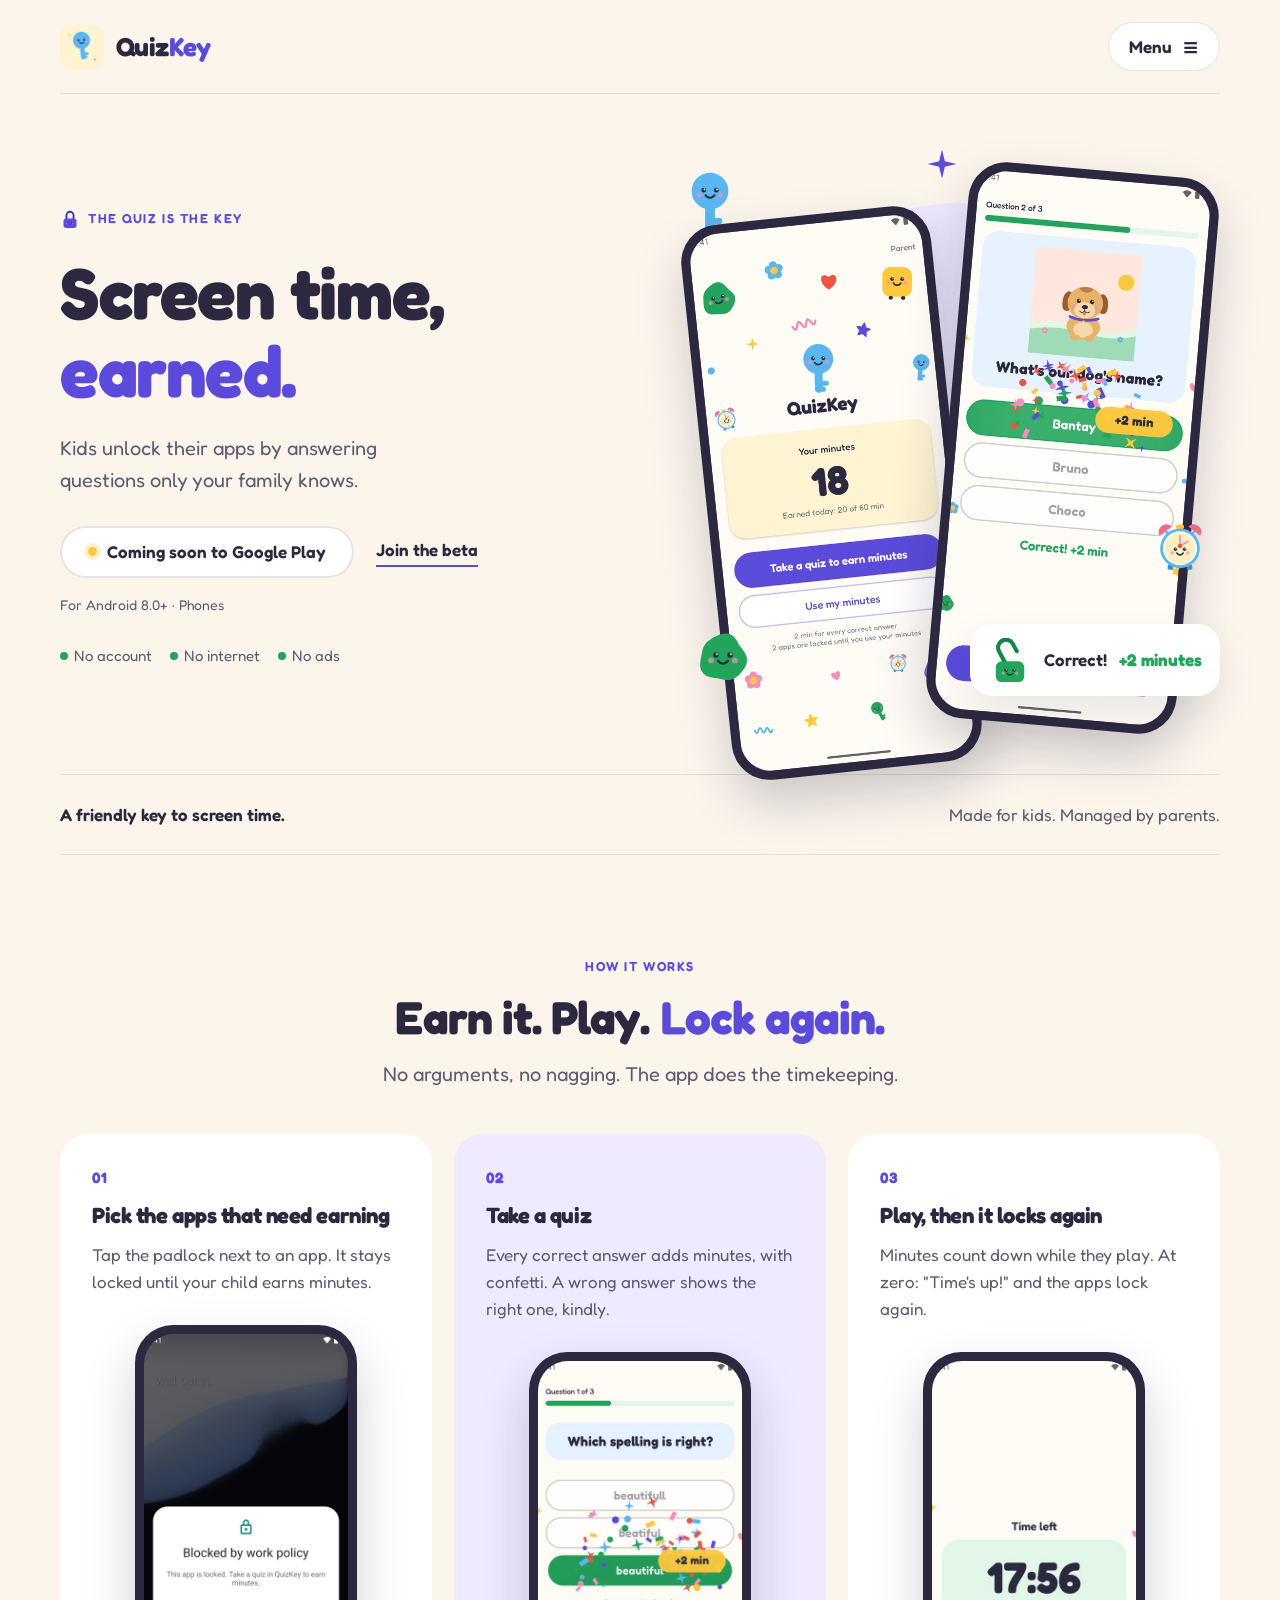
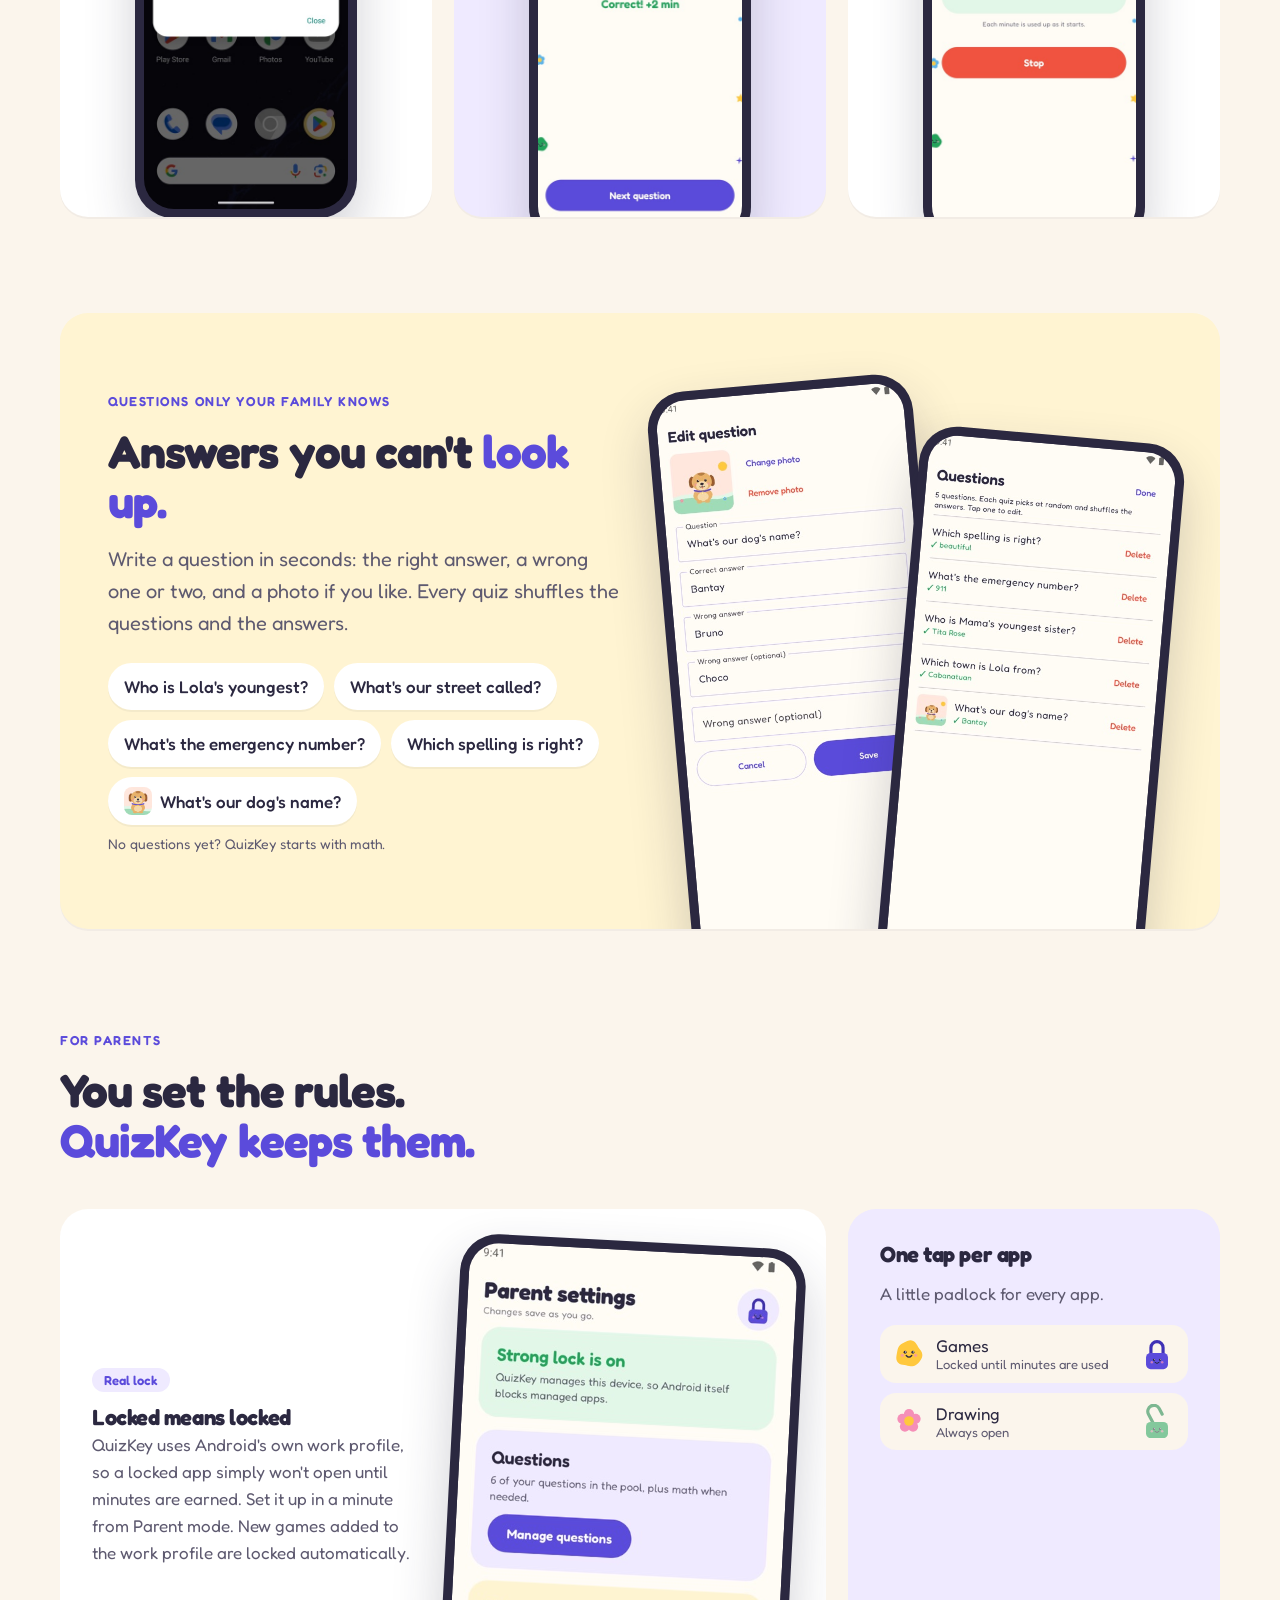
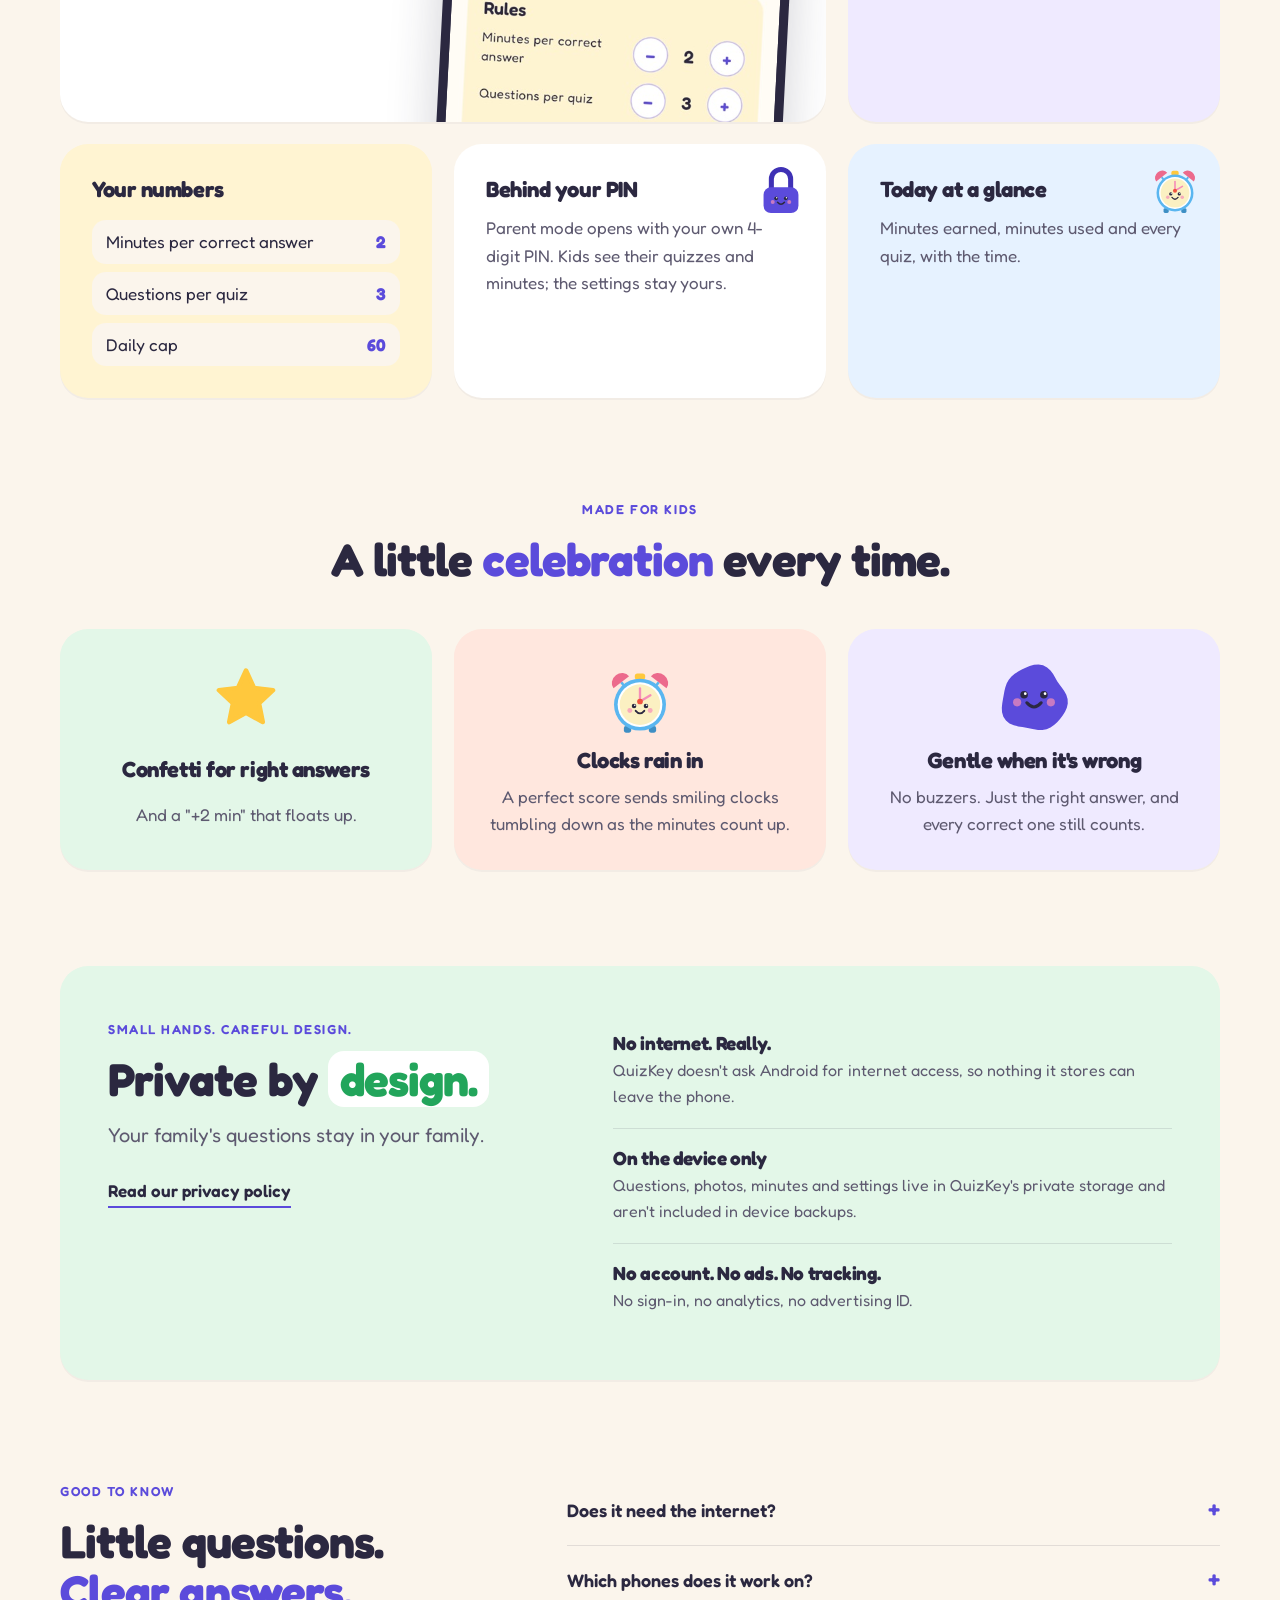
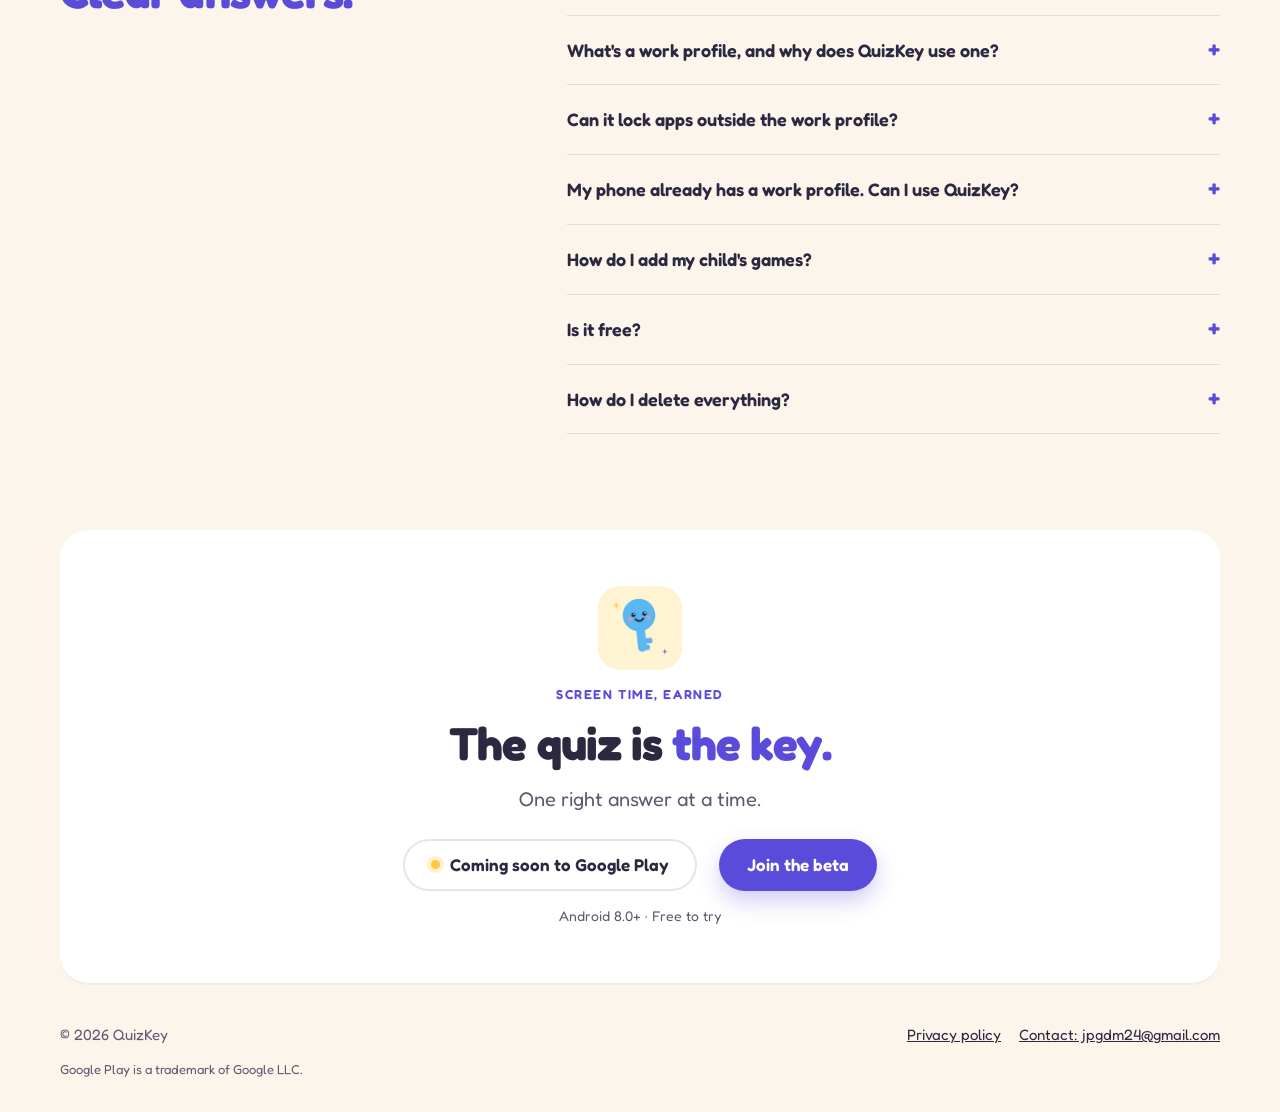
==== index.html @ 71e4cf56 "QuizKey website: landing page and privacy policy Static two-page site for GitHub Pages at luapearth." ====
<!doctype html>
<html lang="en">
<head>
  <meta charset="utf-8">
  <meta name="viewport" content="width=device-width, initial-scale=1">
  <title>QuizKey: screen time kids earn with family quizzes</title>
  <meta name="description" content="QuizKey turns screen time into something kids earn. Locked apps open when your child answers quiz questions only your family knows. No ads, no accounts, no internet.">
  <meta name="theme-color" content="#5B4BDB">
  <link rel="canonical" href="https://luapearth.com/quizkey/">
  <link rel="icon" href="assets/icons/icon-32.png" sizes="32x32">
  <link rel="apple-touch-icon" href="assets/icons/icon-180.png">
  <meta property="og:type" content="website">
  <meta property="og:title" content="QuizKey: screen time, earned">
  <meta property="og:description" content="Kids unlock their apps by answering questions only your family knows.">
  <meta property="og:url" content="https://luapearth.com/quizkey/">
  <meta property="og:image" content="https://luapearth.com/quizkey/assets/og-image.jpg">
  <meta name="twitter:card" content="summary_large_image">
  <link rel="preload" href="assets/fonts/Fredoka.ttf" as="font" type="font/ttf" crossorigin>
  <link rel="stylesheet" href="assets/style.css?v=1">
</head>
<body>
  <a class="skip" href="#main">Skip to content</a>

  <header class="container site-header">
    <a class="brand" href="index.html"><img src="assets/icons/icon-180.png" alt="" width="44" height="44"><span class="word">Quiz<span>Key</span></span></a>
    <details class="menu">
      <summary>Menu</summary>
      <nav aria-label="Main">
        <a href="#how-it-works">How it works</a>
        <a href="#family-questions">Family questions</a>
        <a href="#for-parents">For parents</a>
        <a href="#privacy">Privacy</a>
        <a href="#faq">FAQ</a>
        <a href="mailto:jpgdm24@gmail.com?subject=QuizKey%20beta">Join the beta</a>
      </nav>
    </details>
  </header>

  <main id="main">
    <!-- Hero -->
    <section class="container hero">
      <div>
        <p class="eyebrow"><img src="assets/art/padlock-closed.svg" alt="">The quiz is the key</p>
        <h1>Screen time,<br><span class="accent">earned.</span></h1>
        <p class="lead">Kids unlock their apps by answering questions only your family knows.</p>
        <div class="cta-row">
          <span class="btn btn-soon" aria-disabled="true"><span class="dot" aria-hidden="true"></span>Coming soon to Google Play</span>
          <a class="link-underline" href="mailto:jpgdm24@gmail.com?subject=QuizKey%20beta">Join the beta</a>
        </div>
        <p class="small">For Android 8.0+ · Phones</p>
        <div class="trust"><span>No account</span><span>No internet</span><span>No ads</span></div>
      </div>
      <div class="hero-art" aria-hidden="true">
        <div class="halo"></div>
        <img class="char c1" src="assets/art/key.svg" alt="">
        <img class="char c4" src="assets/art/sparkle.svg" alt="">
        <div class="phone phone-a"><img src="assets/screens/01-home.jpg" alt=""></div>
        <div class="phone phone-b"><img src="assets/screens/34-quiz-photo-correct.jpg" alt=""></div>
        <img class="char c2" src="assets/art/clock.svg" alt="">
        <img class="char c3" src="assets/art/blob-mint.svg" alt="">
        <div class="float-card"><img src="assets/art/padlock-open.svg" alt="">Correct!<br><b>+2 minutes</b></div>
      </div>
    </section>

    <div class="container strip">
      <p>A friendly key to screen time.</p>
      <p>Made for kids. Managed by parents.</p>
    </div>

    <!-- How it works -->
    <section class="container section" id="how-it-works">
      <div class="section-head">
        <p class="eyebrow">How it works</p>
        <h2>Earn it. Play. <span class="accent">Lock again.</span></h2>
        <p class="lead">No arguments, no nagging. The app does the timekeeping.</p>
      </div>
      <div class="steps">
        <article class="card step">
          <span class="num">01</span>
          <h3>Pick the apps that need earning</h3>
          <p>Tap the padlock next to an app. It stays locked until your child earns minutes.</p>
          <div class="phone shot"><img src="assets/screens/20-app-locked.jpg" alt="A locked app showing: This app is locked. Take a quiz in QuizKey to earn minutes." loading="lazy"></div>
        </article>
        <article class="card step tint-lavender">
          <span class="num">02</span>
          <h3>Take a quiz</h3>
          <p>Every correct answer adds minutes, with confetti. A wrong answer shows the right one, kindly.</p>
          <div class="phone shot"><img src="assets/screens/31-quiz-correct-confetti.jpg" alt="A spelling question answered correctly, with confetti and +2 min" loading="lazy"></div>
        </article>
        <article class="card step">
          <span class="num">03</span>
          <h3>Play, then it locks again</h3>
          <p>Minutes count down while they play. At zero: "Time's up!" and the apps lock again.</p>
          <div class="phone shot"><img src="assets/screens/40-using-minutes.jpg" alt="A countdown showing 17:56 time left" loading="lazy"></div>
        </article>
      </div>
    </section>

    <!-- Family questions -->
    <section class="container section" id="family-questions">
      <div class="card family tint-butter">
        <div>
          <p class="eyebrow">Questions only your family knows</p>
          <h2 style="margin:14px 0 16px">Answers you can't <span class="accent">look up.</span></h2>
          <p class="lead">Write a question in seconds: the right answer, a wrong one or two, and a photo if you like. Every quiz shuffles the questions and the answers.</p>
          <div class="chips">
            <span class="chip">Who is Lola's youngest?</span>
            <span class="chip">What's our street called?</span>
            <span class="chip">What's the emergency number?</span>
            <span class="chip">Which spelling is right?</span>
            <span class="chip photo"><img src="assets/art/bantay-thumb.jpg" alt="">What's our dog's name?</span>
          </div>
          <p class="small">No questions yet? QuizKey starts with math.</p>
        </div>
        <div class="phones" aria-hidden="true">
          <div class="phone phone-a"><img src="assets/screens/14b-question-editor-photo.jpg" alt="" loading="lazy"></div>
          <div class="phone phone-b"><img src="assets/screens/16-question-list.jpg" alt="" loading="lazy"></div>
        </div>
      </div>
    </section>

    <!-- For parents -->
    <section class="container section" id="for-parents">
      <div class="section-head left">
        <p class="eyebrow">For parents</p>
        <h2>You set the rules.<br><span class="accent">QuizKey keeps them.</span></h2>
      </div>
      <div class="bento">
        <article class="card wide">
          <div>
            <span class="badge">Real lock</span>
            <h3 style="margin-top:12px">Locked means locked</h3>
            <p>QuizKey uses Android's own work profile, so a locked app simply won't open until minutes are earned. Set it up in a minute from Parent mode. New games added to the work profile are locked automatically.</p>
          </div>
          <div class="phone mini-phone"><img src="assets/screens/11-parent-settings.jpg" alt="Parent settings showing Strong lock is on" loading="lazy"></div>
        </article>
        <article class="card third tint-lavender">
          <h3>One tap per app</h3>
          <p>A little padlock for every app.</p>
          <div class="lock-demo" aria-hidden="true">
            <div class="lock-row"><img class="app" src="assets/art/blob-sun.svg" alt=""><div>Games<small>Locked until minutes are used</small></div><img class="pad" src="assets/art/padlock-closed.svg" alt=""></div>
            <div class="lock-row"><img class="app" src="assets/art/flower.svg" alt=""><div>Drawing<small>Always open</small></div><img class="pad soft" src="assets/art/padlock-open.svg" alt=""></div>
          </div>
        </article>
        <article class="card third tint-butter">
          <h3>Your numbers</h3>
          <ul class="rule-list">
            <li>Minutes per correct answer <b>2</b></li>
            <li>Questions per quiz <b>3</b></li>
            <li>Daily cap <b>60</b></li>
          </ul>
        </article>
        <article class="card third">
          <img class="card-art" src="assets/art/padlock-closed.svg" alt="">
          <h3>Behind your PIN</h3>
          <p>Parent mode opens with your own 4-digit PIN. Kids see their quizzes and minutes; the settings stay yours.</p>
        </article>
        <article class="card third tint-sky">
          <img class="card-art" src="assets/art/clock.svg" alt="">
          <h3>Today at a glance</h3>
          <p>Minutes earned, minutes used and every quiz, with the time.</p>
        </article>
      </div>
    </section>

    <!-- For kids -->
    <section class="container section">
      <div class="section-head">
        <p class="eyebrow">Made for kids</p>
        <h2>A little <span class="accent">celebration</span> every time.</h2>
      </div>
      <div class="kids">
        <article class="card tint-mint"><img class="icon" src="assets/art/star.svg" alt=""><h3>Confetti for right answers</h3><p>And a "+2 min" that floats up.</p></article>
        <article class="card tint-peach"><img class="icon" src="assets/art/clock.svg" alt=""><h3>Clocks rain in</h3><p>A perfect score sends smiling clocks tumbling down as the minutes count up.</p></article>
        <article class="card tint-lavender"><img class="icon" src="assets/art/blob-grape.svg" alt=""><h3>Gentle when it's wrong</h3><p>No buzzers. Just the right answer, and every correct one still counts.</p></article>
      </div>
    </section>

    <!-- Privacy -->
    <section class="container section" id="privacy">
      <div class="card privacy-card">
        <div>
          <p class="eyebrow">Small hands. Careful design.</p>
          <h2 style="margin:14px 0 14px">Private by <span class="pill">design.</span></h2>
          <p class="lead">Your family's questions stay in your family.</p>
          <a class="link-underline" href="privacy.html">Read our privacy policy</a>
        </div>
        <div class="points">
          <div><h3>No internet. Really.</h3><p>QuizKey doesn't ask Android for internet access, so nothing it stores can leave the phone.</p></div>
          <div><h3>On the device only</h3><p>Questions, photos, minutes and settings live in QuizKey's private storage and aren't included in device backups.</p></div>
          <div><h3>No account. No ads. No tracking.</h3><p>No sign-in, no analytics, no advertising ID.</p></div>
        </div>
      </div>
    </section>

    <!-- FAQ -->
    <section class="container section faq" id="faq">
      <div>
        <p class="eyebrow">Good to know</p>
        <h2 style="margin-top:14px">Little questions.<br><span class="accent">Clear answers.</span></h2>
      </div>
      <div>
        <details><summary>Does it need the internet?</summary><p>No. QuizKey works fully offline. It doesn't even request internet access.</p></details>
        <details><summary>Which phones does it work on?</summary><p>Android phones running Android 8.0 or newer. There's no iPhone version yet.</p></details>
        <details><summary>What's a work profile, and why does QuizKey use one?</summary><p>It's a separate, badged set of apps that Android lets one app manage. QuizKey uses it so locked apps really stay locked. Your child's games go in the work profile; QuizKey can't see or change anything outside it.</p></details>
        <details><summary>Can it lock apps outside the work profile?</summary><p>No. Android keeps the personal side private, so only apps in the work profile (the ones with the briefcase badge) can be locked.</p></details>
        <details><summary>My phone already has a work profile. Can I use QuizKey?</summary><p>A phone can have only one work profile, so the strong lock won't be available on a phone that already has one (for example, from an employer). The quizzes and minutes still work.</p></details>
        <details><summary>How do I add my child's games?</summary><p>In Parent mode, tap Open Play Store and install them in the work profile. QuizKey locks new apps there automatically.</p></details>
        <details><summary>Is it free?</summary><p>QuizKey is in early testing and free to try. Want in? <a href="mailto:jpgdm24@gmail.com?subject=QuizKey%20beta">Join the beta</a>.</p></details>
        <details><summary>How do I delete everything?</summary><p>Uninstall QuizKey, or clear its storage in Settings. If you set up the strong lock, remove the work profile in Settings too. We hold no data on our side.</p></details>
      </div>
    </section>

    <!-- Final CTA -->
    <section class="container card final">
      <img src="assets/icons/icon-180.png" alt="" width="84" height="84">
      <p class="eyebrow">Screen time, earned</p>
      <h2>The quiz is <span class="accent">the key.</span></h2>
      <p class="lead">One right answer at a time.</p>
      <div class="cta-row">
        <span class="btn btn-soon" aria-disabled="true"><span class="dot" aria-hidden="true"></span>Coming soon to Google Play</span>
        <a class="btn btn-primary" href="mailto:jpgdm24@gmail.com?subject=QuizKey%20beta">Join the beta</a>
      </div>
      <p class="small">Android 8.0+ · Free to try</p>
    </section>
  </main>

  <footer class="container site-footer">
    <p>© 2026 QuizKey</p>
    <nav aria-label="Footer"><a href="privacy.html">Privacy policy</a><a href="mailto:jpgdm24@gmail.com">Contact: jpgdm24@gmail.com</a></nav>
    <p class="legal">Google Play is a trademark of Google LLC.</p>
  </footer>
</body>
</html>
---- assets/style.css ----
/* QuizKey website. Layout follows luapearth.com/bunnyclock; colours, type and characters follow the app
   (QuizKey decision 0007). Plain CSS, no build step, no JavaScript needed. */

@font-face {
  font-family: "Fredoka";
  src: url("fonts/Fredoka.ttf") format("truetype");
  font-weight: 300 700;
  font-display: swap;
}

:root {
  --bg: #FBF5EC;
  --card: #FFFFFF;
  --ink: #2B2840;
  --muted: #5E5A70;
  --line: rgba(43, 40, 64, 0.12);
  --grape: #5B4BDB;
  --grape-dark: #3F31B5;
  --mint: #22A55B;
  --mint-dark: #178547;
  --coral: #F0533F;
  --sun: #FFC83D;
  --sky: #5AB6F0;
  --pink: #F58FB8;
  --butter: #FFF4D2;
  --lavender: #EFEAFF;
  --mint-tint: #E3F7E8;
  --sky-tint: #E6F2FF;
  --peach: #FFE7DE;
  --radius: 28px;
  --shadow: 0 18px 40px rgba(43, 40, 64, 0.10);
  --font: "Fredoka", ui-rounded, "SF Pro Rounded", system-ui, -apple-system, "Segoe UI", Roboto, sans-serif;
}

*, *::before, *::after { box-sizing: border-box; }
html { scroll-behavior: smooth; -webkit-text-size-adjust: 100%; }
body {
  margin: 0;
  background: var(--bg);
  color: var(--ink);
  font: 400 17px/1.6 var(--font);
  overflow-x: hidden;
}
img { max-width: 100%; display: block; }
a { color: var(--grape); }
a:focus-visible, button:focus-visible, summary:focus-visible { outline: 3px solid var(--grape); outline-offset: 3px; border-radius: 8px; }

.container { width: min(1160px, 100% - 48px); margin-inline: auto; }
.skip { position: absolute; left: -999px; top: 8px; background: var(--card); padding: 8px 16px; border-radius: 999px; z-index: 10; }
.skip:focus { left: 16px; }

/* ---- Type ------------------------------------------------------------------------------- */
h1, h2, h3 { font-weight: 700; letter-spacing: -0.02em; margin: 0; line-height: 1.08; }
h1 { font-size: clamp(44px, 6.4vw, 72px); }
h2 { font-size: clamp(32px, 4.2vw, 46px); }
h3 { font-size: 22px; line-height: 1.2; }
p { margin: 0; }
.accent { color: var(--grape); }
.accent-mint { color: var(--mint); }
.eyebrow {
  display: inline-flex; align-items: center; gap: 8px;
  font-size: 13px; font-weight: 600; letter-spacing: 0.12em; text-transform: uppercase; color: var(--grape);
}
.eyebrow img { width: 20px; height: 20px; }
.lead { font-size: 20px; color: var(--muted); }
.small { font-size: 14px; color: var(--muted); }

/* ---- Buttons ------------------------------------------------------------------------------ */
.btn {
  display: inline-flex; align-items: center; justify-content: center; gap: 10px;
  min-height: 52px; padding: 12px 26px; border-radius: 999px;
  font: 600 17px/1 var(--font); text-decoration: none; border: 2px solid transparent;
  transition: transform .15s ease, box-shadow .15s ease, background .15s ease;
}
.btn:hover { transform: translateY(-2px); }
.btn-primary { background: var(--grape); color: #fff; box-shadow: 0 10px 22px rgba(91, 75, 219, .28); }
.btn-primary:hover { background: var(--grape-dark); }
.btn-soon { background: var(--card); color: var(--ink); border-color: var(--line); cursor: default; }
.btn-soon:hover { transform: none; }
.btn-soon .dot { width: 9px; height: 9px; border-radius: 50%; background: var(--sun); box-shadow: 0 0 0 4px rgba(255, 200, 61, .25); }
.link-underline { font-weight: 600; color: var(--ink); text-decoration: none; border-bottom: 2px solid var(--grape); padding-bottom: 2px; }
.cta-row { display: flex; flex-wrap: wrap; align-items: center; gap: 14px 22px; }

/* ---- Header -------------------------------------------------------------------------------- */
.site-header { display: flex; align-items: center; justify-content: space-between; padding: 22px 0; border-bottom: 1px solid var(--line); }
.brand { display: inline-flex; align-items: center; gap: 12px; text-decoration: none; color: var(--ink); font-weight: 700; font-size: 26px; letter-spacing: -0.02em; }
.brand img { width: 44px; height: 44px; border-radius: 12px; }
.brand .word span { color: var(--grape); }
.menu { position: relative; }
.menu summary {
  list-style: none; cursor: pointer; display: inline-flex; align-items: center; gap: 10px;
  padding: 10px 20px; border-radius: 999px; border: 1px solid var(--line); background: var(--card); font-weight: 600;
}
.menu summary::-webkit-details-marker { display: none; }
.menu summary::after { content: "≡"; font-size: 20px; line-height: 1; }
.menu[open] summary::after { content: "×"; }
.menu nav {
  position: absolute; right: 0; top: calc(100% + 10px); z-index: 5; min-width: 220px;
  display: grid; gap: 4px; padding: 10px; background: var(--card); border-radius: 20px; box-shadow: var(--shadow);
}
.menu nav a { padding: 10px 14px; border-radius: 12px; color: var(--ink); text-decoration: none; font-weight: 500; }
.menu nav a:hover { background: var(--lavender); }
.back-home { font-weight: 600; color: var(--ink); text-decoration: none; border-bottom: 2px solid var(--grape); }

/* ---- Hero ---------------------------------------------------------------------------------- */
.hero { display: grid; grid-template-columns: 1.05fr 1fr; gap: 40px; align-items: center; padding: 64px 0 56px; }
.hero h1 { margin: 18px 0 22px; }
.hero .lead { max-width: 30ch; margin-bottom: 30px; }
.hero .small { margin-top: 16px; }
.trust { display: flex; flex-wrap: wrap; gap: 8px 18px; margin-top: 28px; font-size: 15px; color: var(--muted); }
.trust span { display: inline-flex; align-items: center; gap: 6px; }
.trust span::before { content: ""; width: 8px; height: 8px; border-radius: 50%; background: var(--mint); }

.hero-art { position: relative; min-height: 560px; }
.hero-art .halo { position: absolute; inset: 8% 6% 4% 10%; border-radius: 50%; background: var(--lavender); }
.phone {
  position: absolute; width: 46%; aspect-ratio: 1080 / 2400; padding: 9px; border-radius: 38px;
  background: var(--ink); box-shadow: 0 24px 50px rgba(43, 40, 64, .22);
}
.phone img { width: 100%; height: 100%; object-fit: cover; object-position: top; border-radius: 30px; }
.hero-art .phone-a { left: 6%; top: 10%; transform: rotate(-6deg); }
.hero-art .phone-b { right: 4%; top: 2%; transform: rotate(5deg); }
.float-card {
  position: absolute; display: flex; align-items: center; gap: 12px; padding: 14px 18px;
  background: var(--card); border-radius: 22px; box-shadow: var(--shadow); font-weight: 600; line-height: 1.25;
}
.float-card img { width: 44px; height: 44px; }
.float-card b { color: var(--mint); }
.hero-art .float-card { right: 0; bottom: 4%; }
.char { position: absolute; width: 64px; animation: bob 5s ease-in-out infinite; }
.char.c1 { left: 0; top: 2%; width: 72px; }
.char.c2 { right: 2%; bottom: 26%; width: 58px; animation-delay: -1.5s; }
.char.c3 { left: 4%; bottom: 6%; width: 54px; animation-delay: -3s; }
.char.c4 { left: 46%; top: -2%; width: 34px; animation-delay: -2s; }
@keyframes bob { 0%, 100% { transform: translateY(0) rotate(-3deg); } 50% { transform: translateY(-8px) rotate(3deg); } }

/* ---- Strip --------------------------------------------------------------------------------- */
.strip { display: flex; flex-wrap: wrap; justify-content: space-between; gap: 10px 24px; padding: 26px 0; border-block: 1px solid var(--line); }
.strip p { font-weight: 600; }
.strip p + p { font-weight: 400; color: var(--muted); }

/* ---- Sections ------------------------------------------------------------------------------ */
.section { padding: 96px 0 0; }
.section-head { text-align: center; max-width: 720px; margin: 0 auto 44px; }
.section-head h2 { margin: 14px 0 16px; }
.section-head.left { text-align: left; margin-inline: 0; }

.card { background: var(--card); border-radius: var(--radius); padding: 32px; box-shadow: 0 2px 0 rgba(43, 40, 64, .04); }
.tint-lavender { background: var(--lavender); }
.tint-mint { background: var(--mint-tint); }
.tint-butter { background: var(--butter); }
.tint-sky { background: var(--sky-tint); }
.tint-peach { background: var(--peach); }

/* Steps */
.steps { display: grid; grid-template-columns: repeat(3, 1fr); gap: 22px; }
.step { display: flex; flex-direction: column; gap: 12px; overflow: hidden; }
.step .num { font-weight: 700; color: var(--grape); font-size: 15px; letter-spacing: .08em; }
.step p { color: var(--muted); }
.step .shot { margin: 18px auto -60px; width: 72%; position: static; transform: none; }
.step .shot.phone { position: relative; }

/* Family questions */
.family { display: grid; grid-template-columns: 1fr 1fr; gap: 40px; align-items: center; padding: 48px; overflow: hidden; }
.chips { display: flex; flex-wrap: wrap; gap: 10px; margin: 24px 0 8px; }
.chip { background: var(--card); padding: 10px 16px; border-radius: 999px; font-weight: 500; box-shadow: 0 2px 0 rgba(43,40,64,.05); }
.chip.photo { display: inline-flex; align-items: center; gap: 8px; }
.chip.photo img { width: 28px; height: 28px; border-radius: 8px; }
.family .phones { position: relative; height: 520px; }
.family .phone { width: 52%; }
.family .phone-a { left: 2%; top: 4%; transform: rotate(-5deg); }
.family .phone-b { right: 2%; top: 14%; transform: rotate(5deg); }

/* Bento */
.bento { display: grid; grid-template-columns: repeat(6, 1fr); gap: 22px; }
.bento .card { display: flex; flex-direction: column; gap: 12px; position: relative; overflow: hidden; }
.bento .card p { color: var(--muted); }
.bento .wide { grid-column: span 4; flex-direction: row; align-items: center; gap: 28px; }
.bento .wide > div { flex: 1; }
.bento .third { grid-column: span 2; }
.bento .half { grid-column: span 3; }
.bento .mini-phone { width: 180px; aspect-ratio: 1080 / 1650; flex: none; position: relative; transform: rotate(3deg); margin: 0 0 -80px; align-self: flex-end; }
.badge { align-self: flex-start; font-size: 13px; font-weight: 600; padding: 4px 12px; border-radius: 999px; background: var(--lavender); color: var(--grape); }
.lock-demo { display: grid; gap: 10px; margin-top: 6px; }
.lock-row { display: flex; align-items: center; gap: 12px; background: var(--bg); border-radius: 16px; padding: 10px 14px; }
.lock-row .app { width: 30px; height: 30px; border-radius: 9px; }
.lock-row div { flex: 1; line-height: 1.25; }
.lock-row small { display: block; color: var(--muted); font-size: 13px; }
.lock-row img.pad { width: 34px; }
.lock-row img.pad.soft { opacity: .55; }
.rule-list { display: grid; gap: 8px; margin: 6px 0 0; padding: 0; list-style: none; }
.rule-list li { display: flex; justify-content: space-between; background: var(--bg); border-radius: 14px; padding: 8px 14px; }
.rule-list b { font-weight: 700; color: var(--grape); }
.card-art { position: absolute; right: 18px; top: 18px; width: 54px; }

/* Kids row */
.kids { display: grid; grid-template-columns: repeat(3, 1fr); gap: 22px; }
.kids .card { text-align: center; display: grid; justify-items: center; gap: 10px; }
.kids .card img.icon { width: 76px; height: 76px; }
.kids p { color: var(--muted); }

/* Privacy */
.privacy-card { display: grid; grid-template-columns: 1fr 1.2fr; gap: 40px; padding: 48px; background: var(--mint-tint); }
.privacy-card h2 .pill { background: var(--card); color: var(--mint); padding: 0 12px; border-radius: 16px; }
.privacy-card .points { display: grid; gap: 0; }
.privacy-card .points div { padding: 18px 0; border-bottom: 1px solid var(--line); }
.privacy-card .points div:last-child { border-bottom: 0; }
.privacy-card .points h3 { font-size: 19px; margin-bottom: 4px; }
.privacy-card .points p { color: var(--muted); font-size: 16px; }
.privacy-card .link-underline { display: inline-block; margin-top: 26px; }

/* FAQ */
.faq { display: grid; grid-template-columns: 1fr 1.4fr; gap: 40px; }
.faq details { border-bottom: 1px solid var(--line); }
.faq summary { list-style: none; cursor: pointer; display: flex; justify-content: space-between; gap: 16px; padding: 20px 0; font-weight: 600; font-size: 18px; }
.faq summary::-webkit-details-marker { display: none; }
.faq summary::after { content: "+"; color: var(--grape); font-size: 24px; line-height: 1; transition: transform .2s; }
.faq details[open] summary::after { transform: rotate(45deg); }
.faq details p { padding: 0 0 20px; color: var(--muted); max-width: 62ch; }

/* Final CTA */
.final { margin: 96px auto 0; text-align: center; padding: 56px 32px; display: grid; justify-items: center; gap: 14px; }
.final > img { width: 84px; height: 84px; border-radius: 22px; }
.final .cta-row { justify-content: center; margin-top: 10px; }

/* Footer */
.site-footer { display: flex; flex-wrap: wrap; justify-content: space-between; gap: 12px 24px; padding: 40px 0 32px; font-size: 15px; color: var(--muted); }
.site-footer nav { display: flex; flex-wrap: wrap; gap: 18px; }
.site-footer a { color: var(--ink); }
.site-footer .legal { width: 100%; font-size: 13px; }

/* ---- Privacy policy page ------------------------------------------------------------------- */
.policy { padding: 56px 0 0; max-width: 860px; margin-inline: auto; }
.policy h1 { font-size: clamp(38px, 5vw, 56px); margin: 14px 0 12px; }
.policy .meta { color: var(--muted); font-size: 15px; margin-bottom: 30px; }
.policy .card { margin-bottom: 22px; }
.policy h2 { font-size: 26px; color: var(--grape); margin-bottom: 12px; }
.policy p + p, .policy p + ul, .policy ul + p, .policy table + p { margin-top: 12px; }
.policy ul { margin: 0; padding-left: 22px; }
.policy li + li { margin-top: 8px; }
.policy table { width: 100%; border-collapse: collapse; margin-top: 8px; font-size: 16px; }
.policy th, .policy td { text-align: left; vertical-align: top; padding: 12px 10px 12px 0; border-bottom: 1px solid var(--line); }
.policy th { font-weight: 600; color: var(--muted); font-size: 14px; }
.policy td:last-child { white-space: nowrap; color: var(--mint-dark); font-weight: 500; }

/* ---- Responsive ---------------------------------------------------------------------------- */
@media (max-width: 960px) {
  .hero { grid-template-columns: 1fr; padding-top: 40px; }
  .hero-art { min-height: 0; aspect-ratio: 1 / 1.05; max-width: 560px; width: 100%; margin-inline: auto; }
  .steps, .kids { grid-template-columns: 1fr; }
  .step .shot { width: 52%; }
  .family, .privacy-card, .faq { grid-template-columns: 1fr; padding: 32px; }
  .faq { padding: 0; }
  .family .phones { height: 460px; max-width: 460px; width: 100%; margin-inline: auto; }
  .bento .wide, .bento .third, .bento .half { grid-column: span 6; }
}
@media (max-width: 560px) {
  body { font-size: 16px; }
  .container { width: calc(100% - 32px); }
  .card { padding: 24px; }
  .bento .wide { flex-direction: column; align-items: flex-start; }
  .bento .mini-phone { width: 62%; align-self: center; }
  .family { padding: 24px; }
  .family .phones { height: 380px; }
  .privacy-card { padding: 24px; }
  .policy td:last-child { white-space: normal; }
  .float-card { font-size: 14px; padding: 10px 14px; }
}
@media (prefers-reduced-motion: reduce) {
  html { scroll-behavior: auto; }
  .char { animation: none; }
  .btn { transition: none; }
}
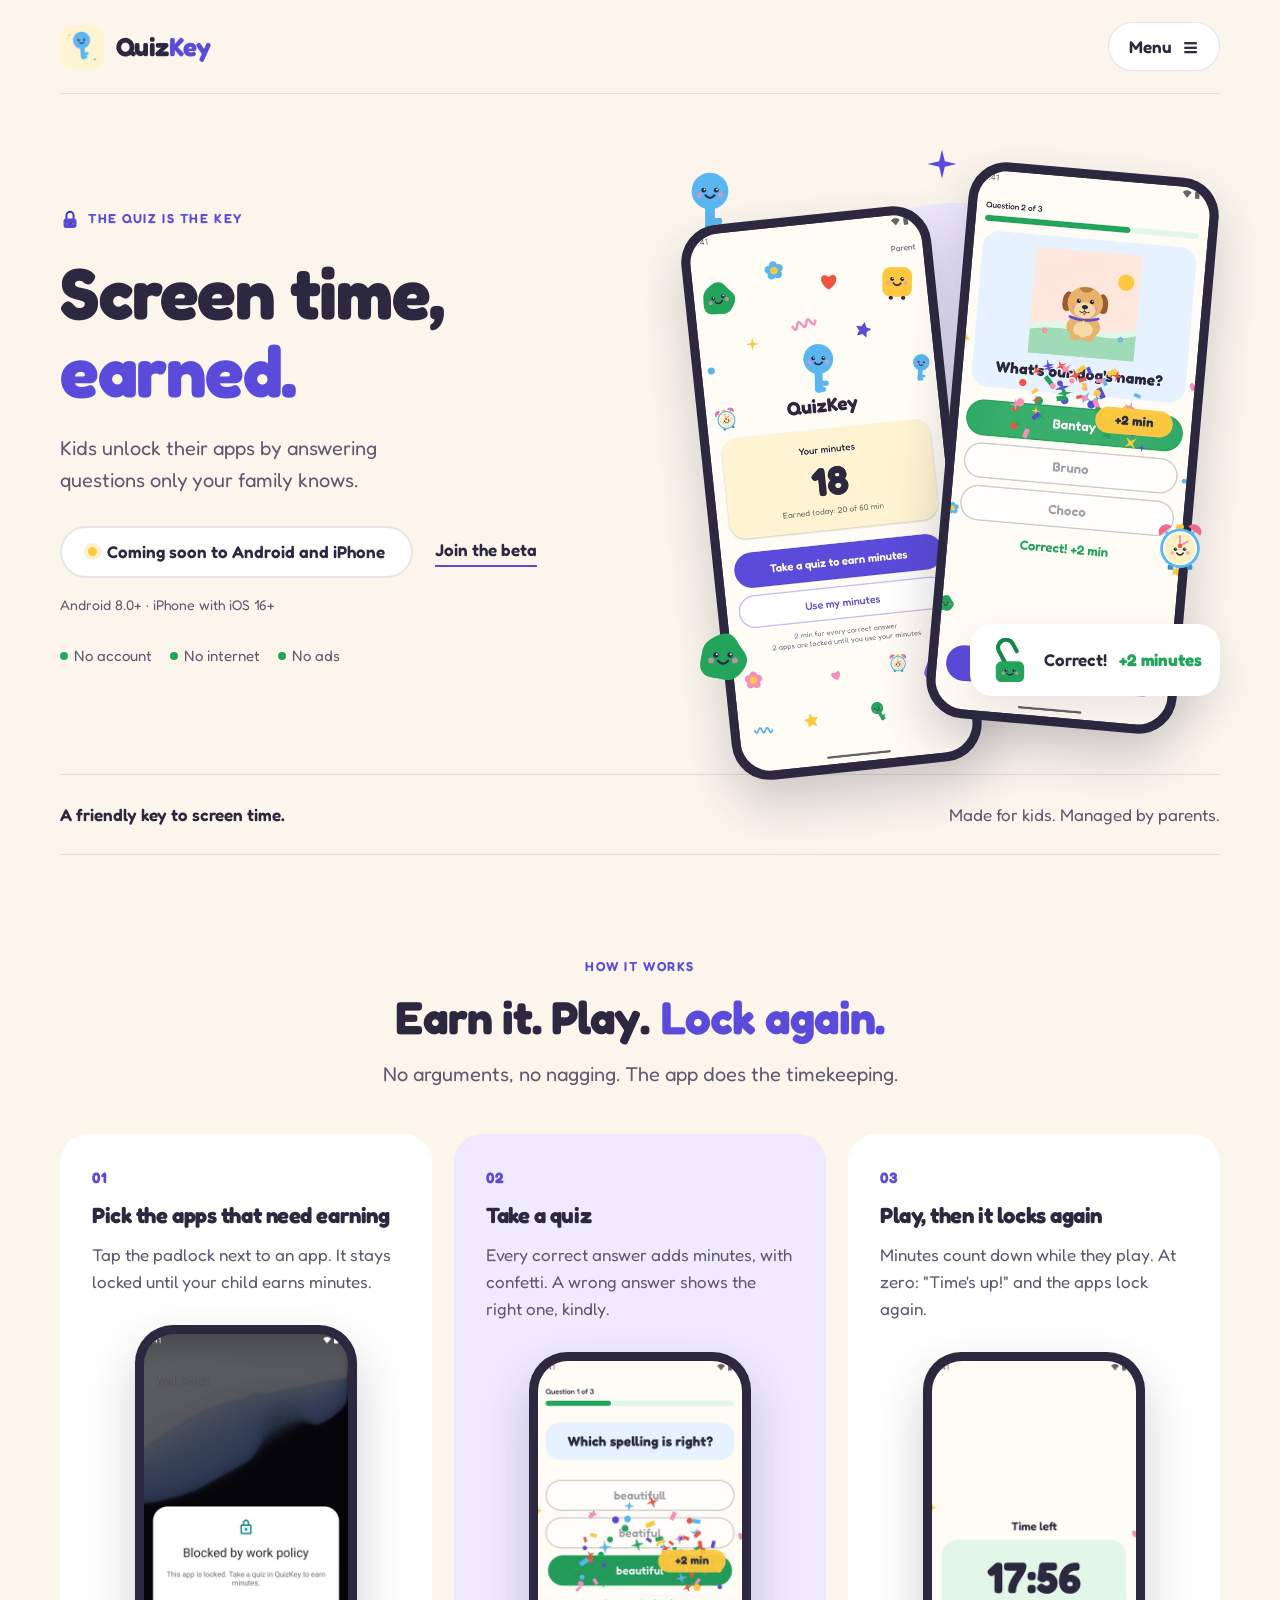
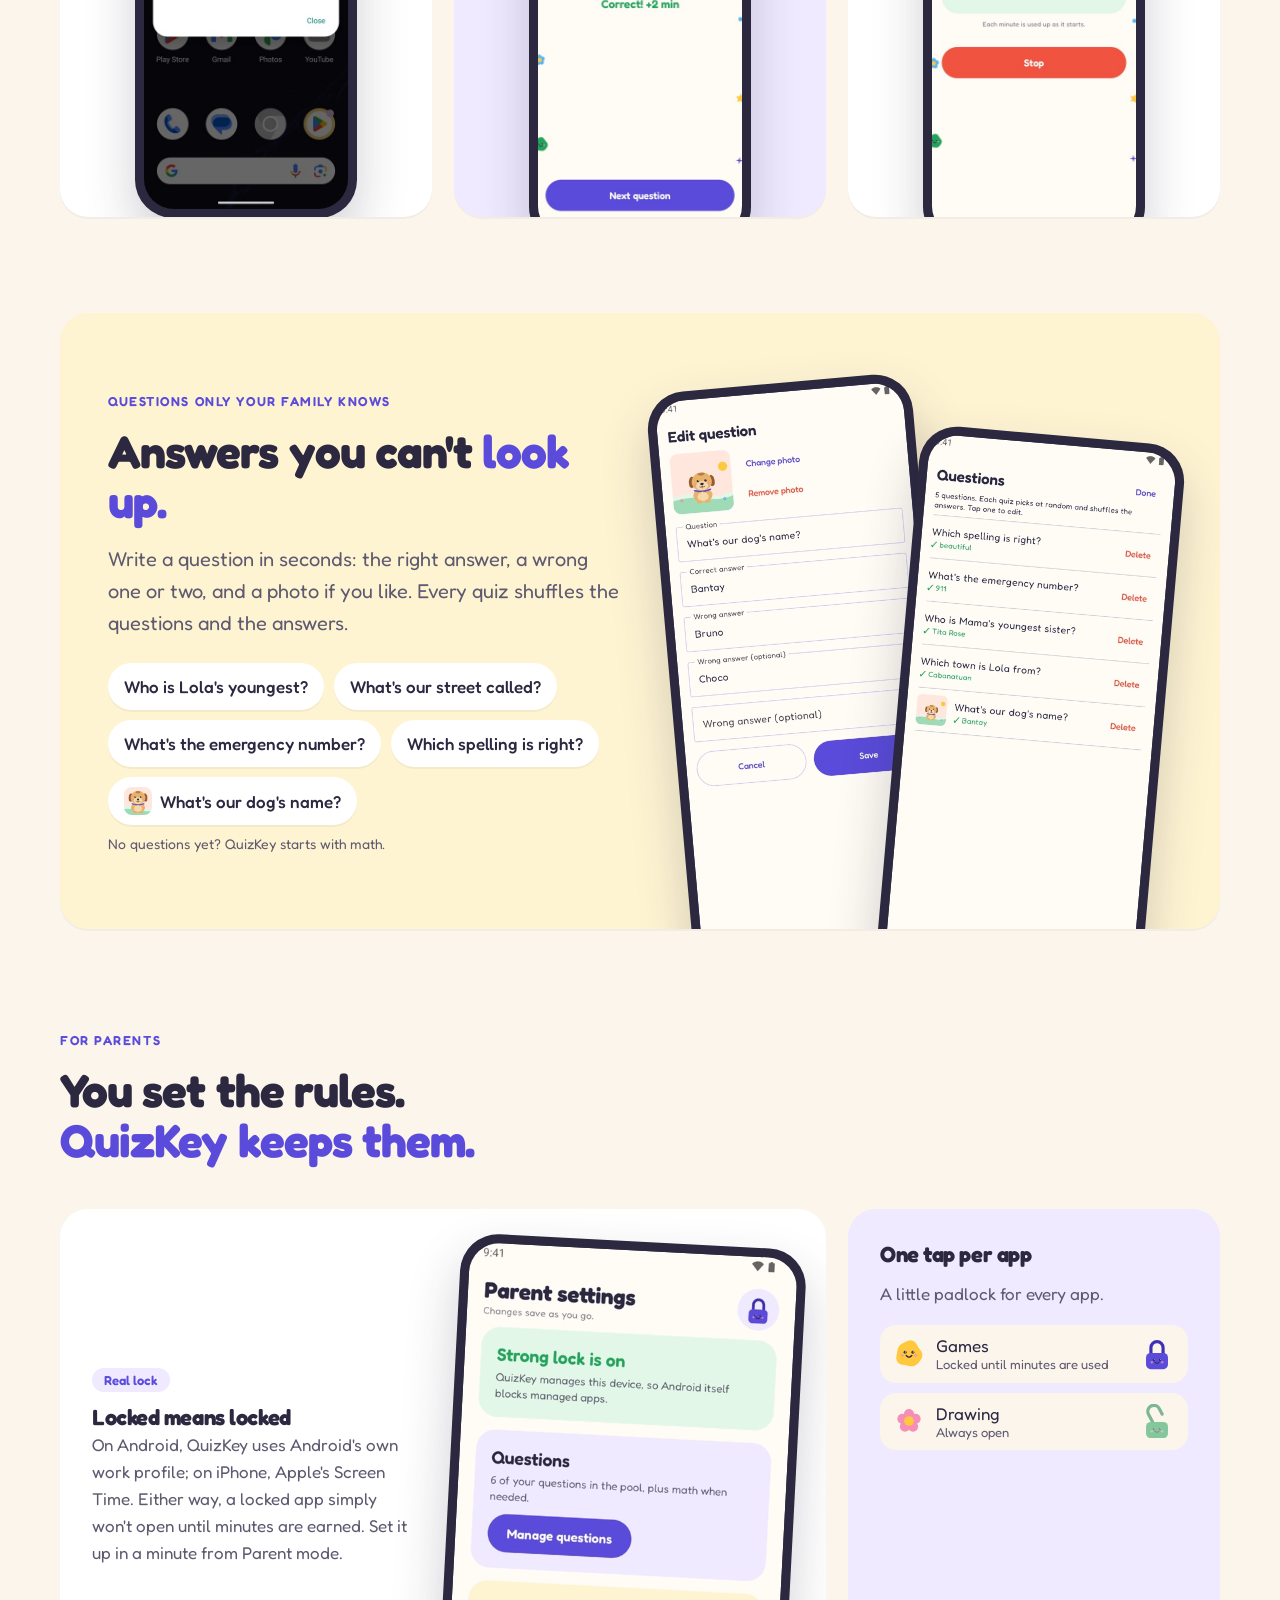
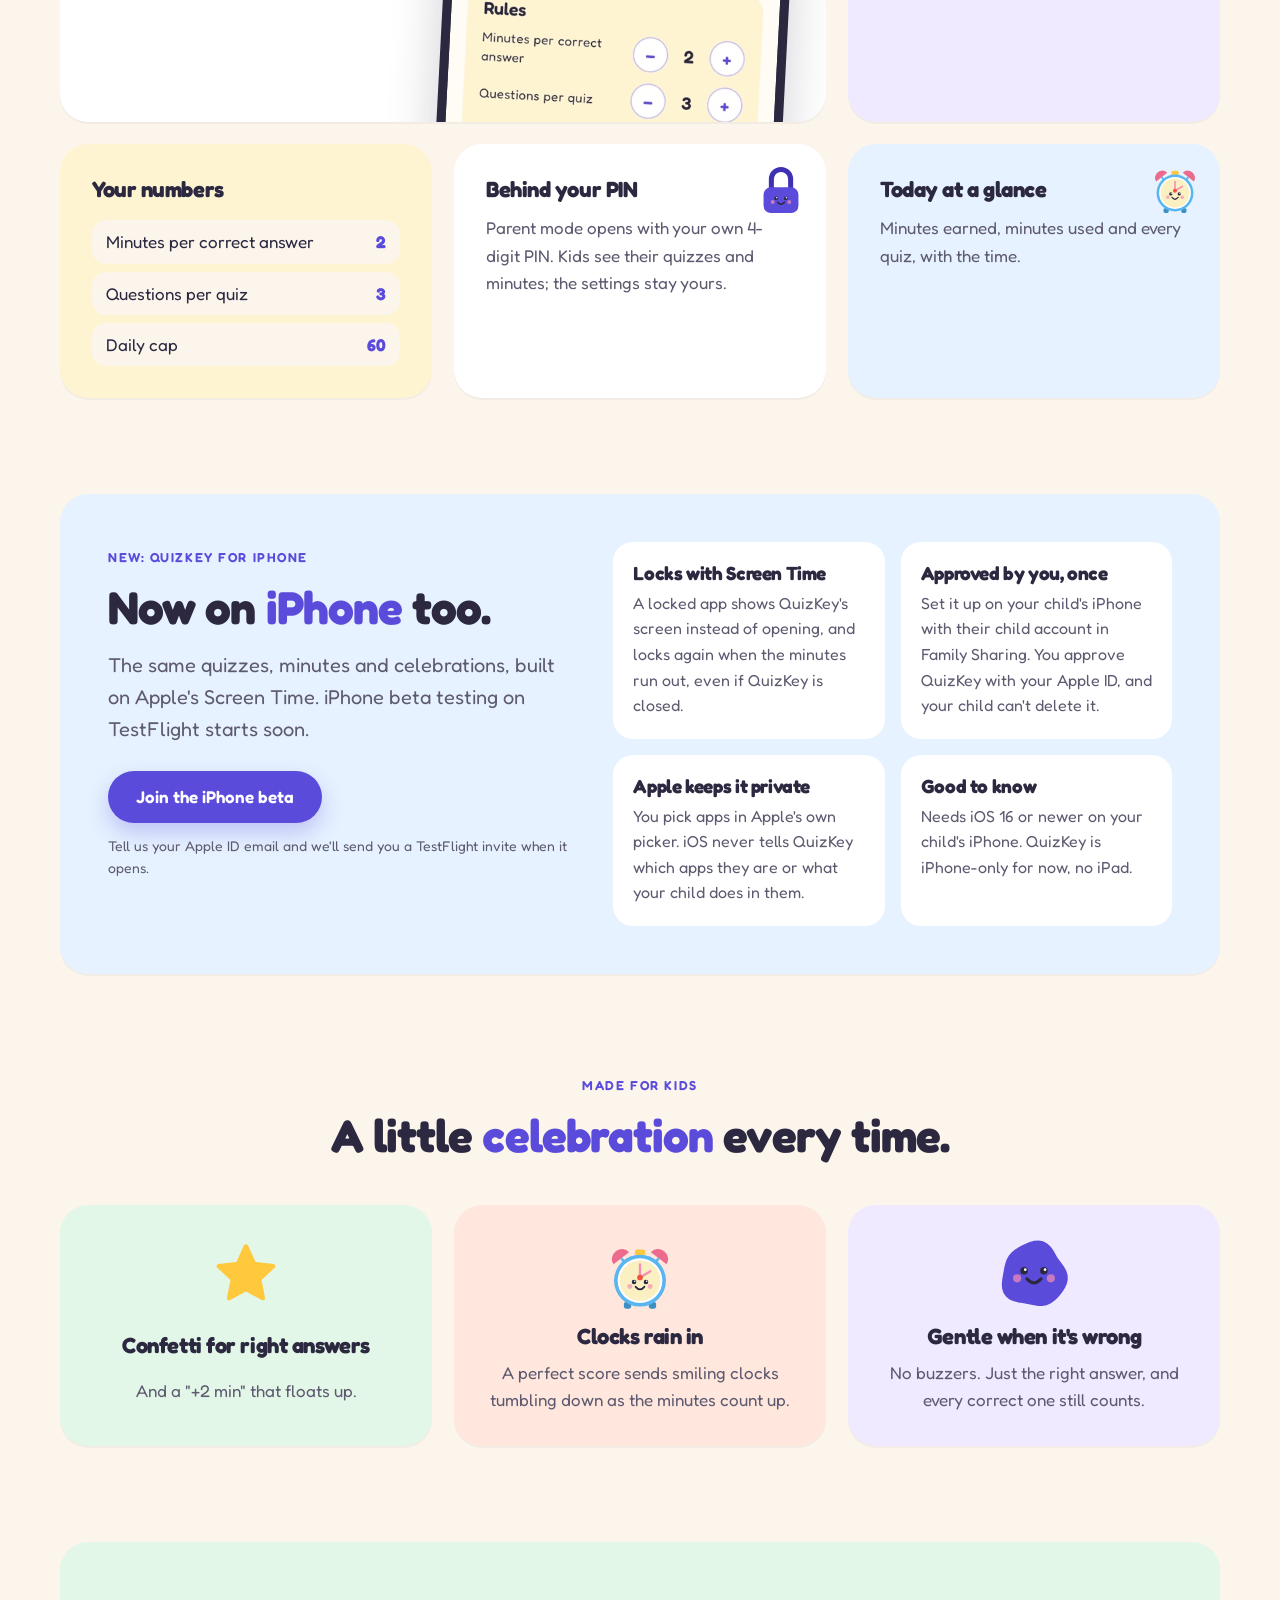
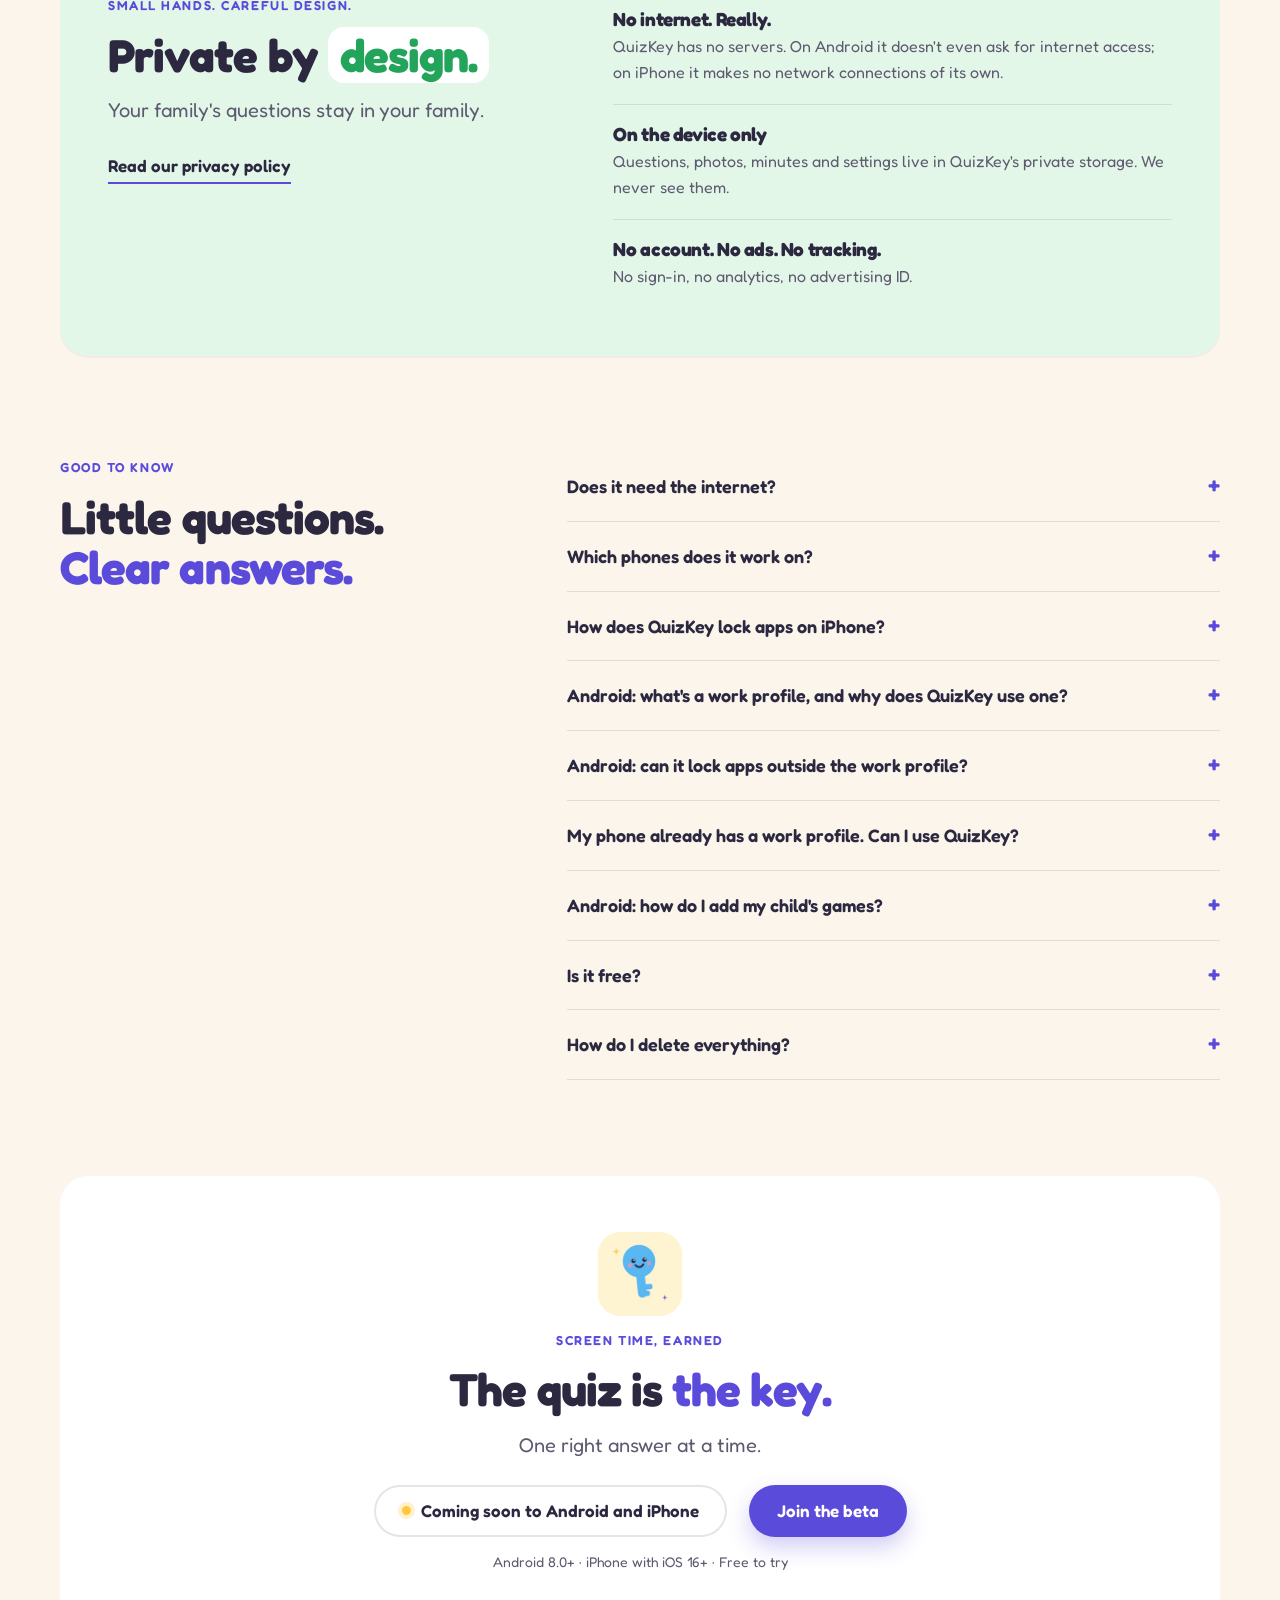
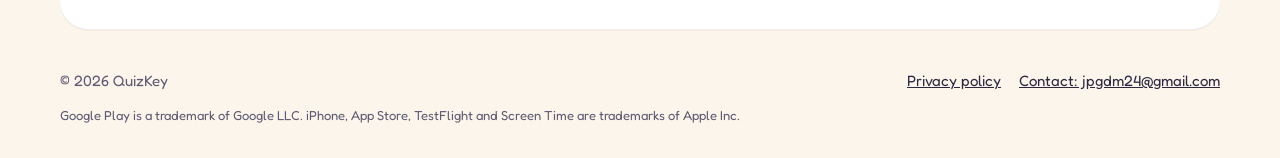
==== commit 09869f82: "Website: QuizKey for iPhone and the updated privacy policy - privacy.html now matches the policy in " ====
--- a/index.html
+++ b/index.html
@@ -4,7 +4,7 @@
   <meta charset="utf-8">
   <meta name="viewport" content="width=device-width, initial-scale=1">
   <title>QuizKey: screen time kids earn with family quizzes</title>
-  <meta name="description" content="QuizKey turns screen time into something kids earn. Locked apps open when your child answers quiz questions only your family knows. No ads, no accounts, no internet.">
+  <meta name="description" content="QuizKey turns screen time into something kids earn. Locked apps open when your child answers quiz questions only your family knows. No ads, no accounts, no internet. For Android and iPhone.">
   <meta name="theme-color" content="#5B4BDB">
   <link rel="canonical" href="https://luapearth.com/quizkey/">
   <link rel="icon" href="assets/icons/icon-32.png" sizes="32x32">
@@ -16,7 +16,7 @@
   <meta property="og:image" content="https://luapearth.com/quizkey/assets/og-image.jpg">
   <meta name="twitter:card" content="summary_large_image">
   <link rel="preload" href="assets/fonts/Fredoka.ttf" as="font" type="font/ttf" crossorigin>
-  <link rel="stylesheet" href="assets/style.css?v=1">
+  <link rel="stylesheet" href="assets/style.css?v=2">
 </head>
 <body>
   <a class="skip" href="#main">Skip to content</a>
@@ -31,6 +31,7 @@
         <a href="#for-parents">For parents</a>
         <a href="#privacy">Privacy</a>
         <a href="#faq">FAQ</a>
+        <a href="#iphone">iPhone</a>
         <a href="mailto:jpgdm24@gmail.com?subject=QuizKey%20beta">Join the beta</a>
       </nav>
     </details>
@@ -44,10 +45,10 @@
         <h1>Screen time,<br><span class="accent">earned.</span></h1>
         <p class="lead">Kids unlock their apps by answering questions only your family knows.</p>
         <div class="cta-row">
-          <span class="btn btn-soon" aria-disabled="true"><span class="dot" aria-hidden="true"></span>Coming soon to Google Play</span>
+          <span class="btn btn-soon" aria-disabled="true"><span class="dot" aria-hidden="true"></span>Coming soon to Android and iPhone</span>
           <a class="link-underline" href="mailto:jpgdm24@gmail.com?subject=QuizKey%20beta">Join the beta</a>
         </div>
-        <p class="small">For Android 8.0+ · Phones</p>
+        <p class="small">Android 8.0+ · iPhone with iOS 16+</p>
         <div class="trust"><span>No account</span><span>No internet</span><span>No ads</span></div>
       </div>
       <div class="hero-art" aria-hidden="true">
@@ -130,7 +131,7 @@
           <div>
             <span class="badge">Real lock</span>
             <h3 style="margin-top:12px">Locked means locked</h3>
-            <p>QuizKey uses Android's own work profile, so a locked app simply won't open until minutes are earned. Set it up in a minute from Parent mode. New games added to the work profile are locked automatically.</p>
+            <p>On Android, QuizKey uses Android's own work profile; on iPhone, Apple's Screen Time. Either way, a locked app simply won't open until minutes are earned. Set it up in a minute from Parent mode.</p>
           </div>
           <div class="phone mini-phone"><img src="assets/screens/11-parent-settings.jpg" alt="Parent settings showing Strong lock is on" loading="lazy"></div>
         </article>
@@ -160,6 +161,27 @@
           <h3>Today at a glance</h3>
           <p>Minutes earned, minutes used and every quiz, with the time.</p>
         </article>
+      </div>
+    </section>
+
+    <!-- iPhone -->
+    <section class="container section" id="iphone">
+      <div class="card iphone-card tint-sky">
+        <div>
+          <p class="eyebrow">New: QuizKey for iPhone</p>
+          <h2 style="margin:14px 0 16px">Now on <span class="accent">iPhone</span> too.</h2>
+          <p class="lead">The same quizzes, minutes and celebrations, built on Apple's Screen Time. iPhone beta testing on TestFlight starts soon.</p>
+          <div class="cta-row">
+            <a class="btn btn-primary" href="mailto:jpgdm24@gmail.com?subject=QuizKey%20iPhone%20beta">Join the iPhone beta</a>
+          </div>
+          <p class="small">Tell us your Apple ID email and we'll send you a TestFlight invite when it opens.</p>
+        </div>
+        <ul class="ios-points">
+          <li><h3>Locks with Screen Time</h3><p>A locked app shows QuizKey's screen instead of opening, and locks again when the minutes run out, even if QuizKey is closed.</p></li>
+          <li><h3>Approved by you, once</h3><p>Set it up on your child's iPhone with their child account in Family Sharing. You approve QuizKey with your Apple ID, and your child can't delete it.</p></li>
+          <li><h3>Apple keeps it private</h3><p>You pick apps in Apple's own picker. iOS never tells QuizKey which apps they are or what your child does in them.</p></li>
+          <li><h3>Good to know</h3><p>Needs iOS 16 or newer on your child's iPhone. QuizKey is iPhone-only for now, no iPad.</p></li>
+        </ul>
       </div>
     </section>
 
@@ -186,8 +208,8 @@
           <a class="link-underline" href="privacy.html">Read our privacy policy</a>
         </div>
         <div class="points">
-          <div><h3>No internet. Really.</h3><p>QuizKey doesn't ask Android for internet access, so nothing it stores can leave the phone.</p></div>
-          <div><h3>On the device only</h3><p>Questions, photos, minutes and settings live in QuizKey's private storage and aren't included in device backups.</p></div>
+          <div><h3>No internet. Really.</h3><p>QuizKey has no servers. On Android it doesn't even ask for internet access; on iPhone it makes no network connections of its own.</p></div>
+          <div><h3>On the device only</h3><p>Questions, photos, minutes and settings live in QuizKey's private storage. We never see them.</p></div>
           <div><h3>No account. No ads. No tracking.</h3><p>No sign-in, no analytics, no advertising ID.</p></div>
         </div>
       </div>
@@ -200,14 +222,15 @@
         <h2 style="margin-top:14px">Little questions.<br><span class="accent">Clear answers.</span></h2>
       </div>
       <div>
-        <details><summary>Does it need the internet?</summary><p>No. QuizKey works fully offline. It doesn't even request internet access.</p></details>
-        <details><summary>Which phones does it work on?</summary><p>Android phones running Android 8.0 or newer. There's no iPhone version yet.</p></details>
-        <details><summary>What's a work profile, and why does QuizKey use one?</summary><p>It's a separate, badged set of apps that Android lets one app manage. QuizKey uses it so locked apps really stay locked. Your child's games go in the work profile; QuizKey can't see or change anything outside it.</p></details>
-        <details><summary>Can it lock apps outside the work profile?</summary><p>No. Android keeps the personal side private, so only apps in the work profile (the ones with the briefcase badge) can be locked.</p></details>
+        <details><summary>Does it need the internet?</summary><p>No. QuizKey works fully offline. On Android it doesn't even request internet access.</p></details>
+        <details><summary>Which phones does it work on?</summary><p>Android phones running Android 8.0 or newer, and iPhones running iOS 16 or newer. iPhone beta testing on TestFlight starts soon; <a href="mailto:jpgdm24@gmail.com?subject=QuizKey%20iPhone%20beta">ask for an invite</a>.</p></details>
+        <details><summary>How does QuizKey lock apps on iPhone?</summary><p>With Apple's Screen Time. The child's iPhone needs to be signed in to a child account in Family Sharing, and you approve QuizKey once with your Apple ID. Then you pick the apps to lock in Apple's own picker. iOS never tells QuizKey which apps you picked.</p></details>
+        <details><summary>Android: what's a work profile, and why does QuizKey use one?</summary><p>It's a separate, badged set of apps that Android lets one app manage. QuizKey uses it so locked apps really stay locked. Your child's games go in the work profile; QuizKey can't see or change anything outside it.</p></details>
+        <details><summary>Android: can it lock apps outside the work profile?</summary><p>No. Android keeps the personal side private, so only apps in the work profile (the ones with the briefcase badge) can be locked.</p></details>
         <details><summary>My phone already has a work profile. Can I use QuizKey?</summary><p>A phone can have only one work profile, so the strong lock won't be available on a phone that already has one (for example, from an employer). The quizzes and minutes still work.</p></details>
-        <details><summary>How do I add my child's games?</summary><p>In Parent mode, tap Open Play Store and install them in the work profile. QuizKey locks new apps there automatically.</p></details>
-        <details><summary>Is it free?</summary><p>QuizKey is in early testing and free to try. Want in? <a href="mailto:jpgdm24@gmail.com?subject=QuizKey%20beta">Join the beta</a>.</p></details>
-        <details><summary>How do I delete everything?</summary><p>Uninstall QuizKey, or clear its storage in Settings. If you set up the strong lock, remove the work profile in Settings too. We hold no data on our side.</p></details>
+        <details><summary>Android: how do I add my child's games?</summary><p>In Parent mode, tap Open Play Store and install them in the work profile. QuizKey locks new apps there automatically.</p></details>
+        <details><summary>Is it free?</summary><p>QuizKey is in early testing and free to try on Android and iPhone. Want in? <a href="mailto:jpgdm24@gmail.com?subject=QuizKey%20beta">Join the beta</a>.</p></details>
+        <details><summary>How do I delete everything?</summary><p>On Android, uninstall QuizKey or clear its storage in Settings; if you set up the strong lock, remove the work profile too. On iPhone, a parent turns QuizKey off in Settings → Screen Time, then deletes the app. We hold no data on our side.</p></details>
       </div>
     </section>
 
@@ -218,17 +241,17 @@
       <h2>The quiz is <span class="accent">the key.</span></h2>
       <p class="lead">One right answer at a time.</p>
       <div class="cta-row">
-        <span class="btn btn-soon" aria-disabled="true"><span class="dot" aria-hidden="true"></span>Coming soon to Google Play</span>
+        <span class="btn btn-soon" aria-disabled="true"><span class="dot" aria-hidden="true"></span>Coming soon to Android and iPhone</span>
         <a class="btn btn-primary" href="mailto:jpgdm24@gmail.com?subject=QuizKey%20beta">Join the beta</a>
       </div>
-      <p class="small">Android 8.0+ · Free to try</p>
+      <p class="small">Android 8.0+ · iPhone with iOS 16+ · Free to try</p>
     </section>
   </main>
 
   <footer class="container site-footer">
     <p>© 2026 QuizKey</p>
     <nav aria-label="Footer"><a href="privacy.html">Privacy policy</a><a href="mailto:jpgdm24@gmail.com">Contact: jpgdm24@gmail.com</a></nav>
-    <p class="legal">Google Play is a trademark of Google LLC.</p>
+    <p class="legal">Google Play is a trademark of Google LLC. iPhone, App Store, TestFlight and Screen Time are trademarks of Apple Inc.</p>
   </footer>
 </body>
 </html>
--- a/assets/style.css
+++ b/assets/style.css
@@ -193,6 +193,14 @@
 .rule-list b { font-weight: 700; color: var(--grape); }
 .card-art { position: absolute; right: 18px; top: 18px; width: 54px; }
 
+/* iPhone */
+.iphone-card { display: grid; grid-template-columns: 1fr 1.2fr; gap: 40px; padding: 48px; }
+.iphone-card .cta-row { margin: 26px 0 12px; }
+.ios-points { display: grid; grid-template-columns: 1fr 1fr; gap: 16px; margin: 0; padding: 0; list-style: none; }
+.ios-points li { background: var(--card); border-radius: 20px; padding: 20px; }
+.ios-points h3 { font-size: 19px; margin-bottom: 6px; }
+.ios-points p { color: var(--muted); font-size: 16px; }
+
 /* Kids row */
 .kids { display: grid; grid-template-columns: repeat(3, 1fr); gap: 22px; }
 .kids .card { text-align: center; display: grid; justify-items: center; gap: 10px; }
@@ -235,6 +243,8 @@
 .policy .meta { color: var(--muted); font-size: 15px; margin-bottom: 30px; }
 .policy .card { margin-bottom: 22px; }
 .policy h2 { font-size: 26px; color: var(--grape); margin-bottom: 12px; }
+.policy h3 { font-size: 20px; margin: 22px 0 8px; }
+.policy h2 + h3 { margin-top: 4px; }
 .policy p + p, .policy p + ul, .policy ul + p, .policy table + p { margin-top: 12px; }
 .policy ul { margin: 0; padding-left: 22px; }
 .policy li + li { margin-top: 8px; }
@@ -249,7 +259,7 @@
   .hero-art { min-height: 0; aspect-ratio: 1 / 1.05; max-width: 560px; width: 100%; margin-inline: auto; }
   .steps, .kids { grid-template-columns: 1fr; }
   .step .shot { width: 52%; }
-  .family, .privacy-card, .faq { grid-template-columns: 1fr; padding: 32px; }
+  .family, .privacy-card, .iphone-card, .faq { grid-template-columns: 1fr; padding: 32px; }
   .faq { padding: 0; }
   .family .phones { height: 460px; max-width: 460px; width: 100%; margin-inline: auto; }
   .bento .wide, .bento .third, .bento .half { grid-column: span 6; }
@@ -262,7 +272,8 @@
   .bento .mini-phone { width: 62%; align-self: center; }
   .family { padding: 24px; }
   .family .phones { height: 380px; }
-  .privacy-card { padding: 24px; }
+  .privacy-card, .iphone-card { padding: 24px; }
+  .ios-points { grid-template-columns: 1fr; }
   .policy td:last-child { white-space: normal; }
   .float-card { font-size: 14px; padding: 10px 14px; }
 }
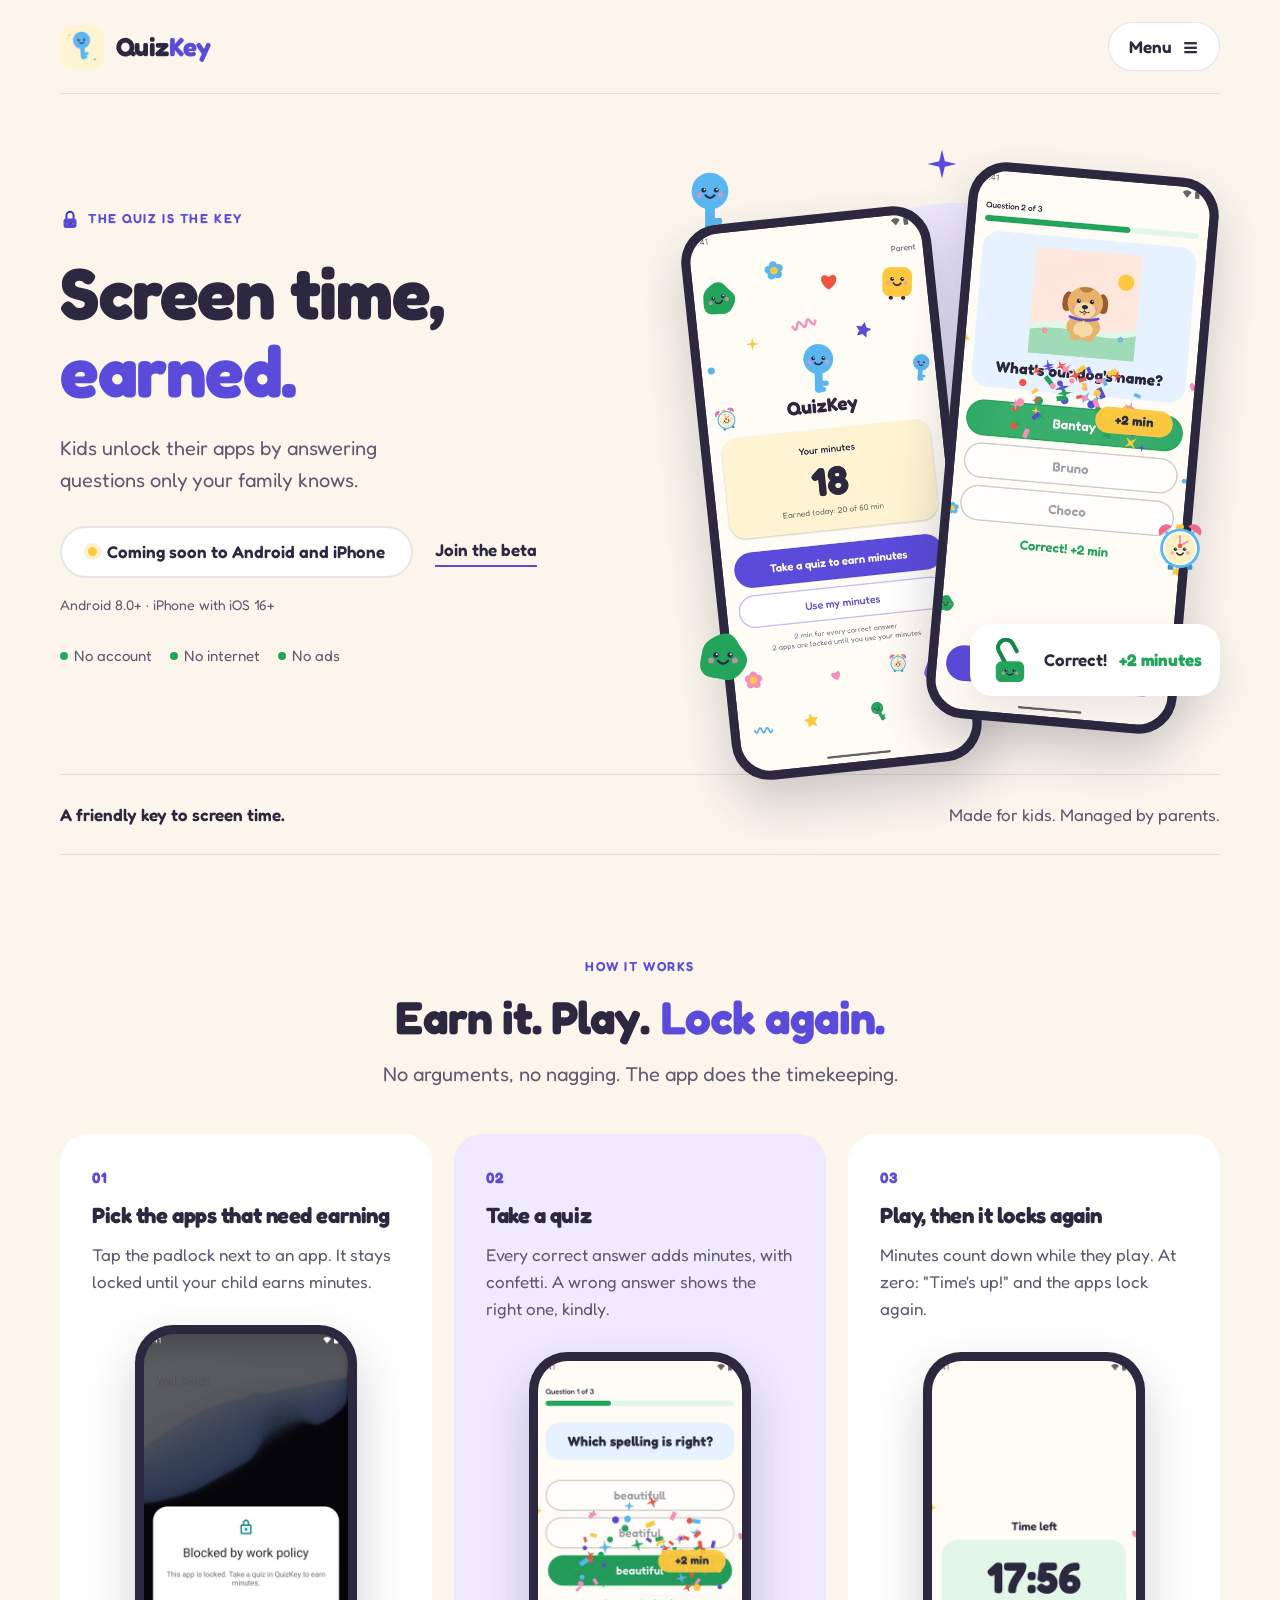
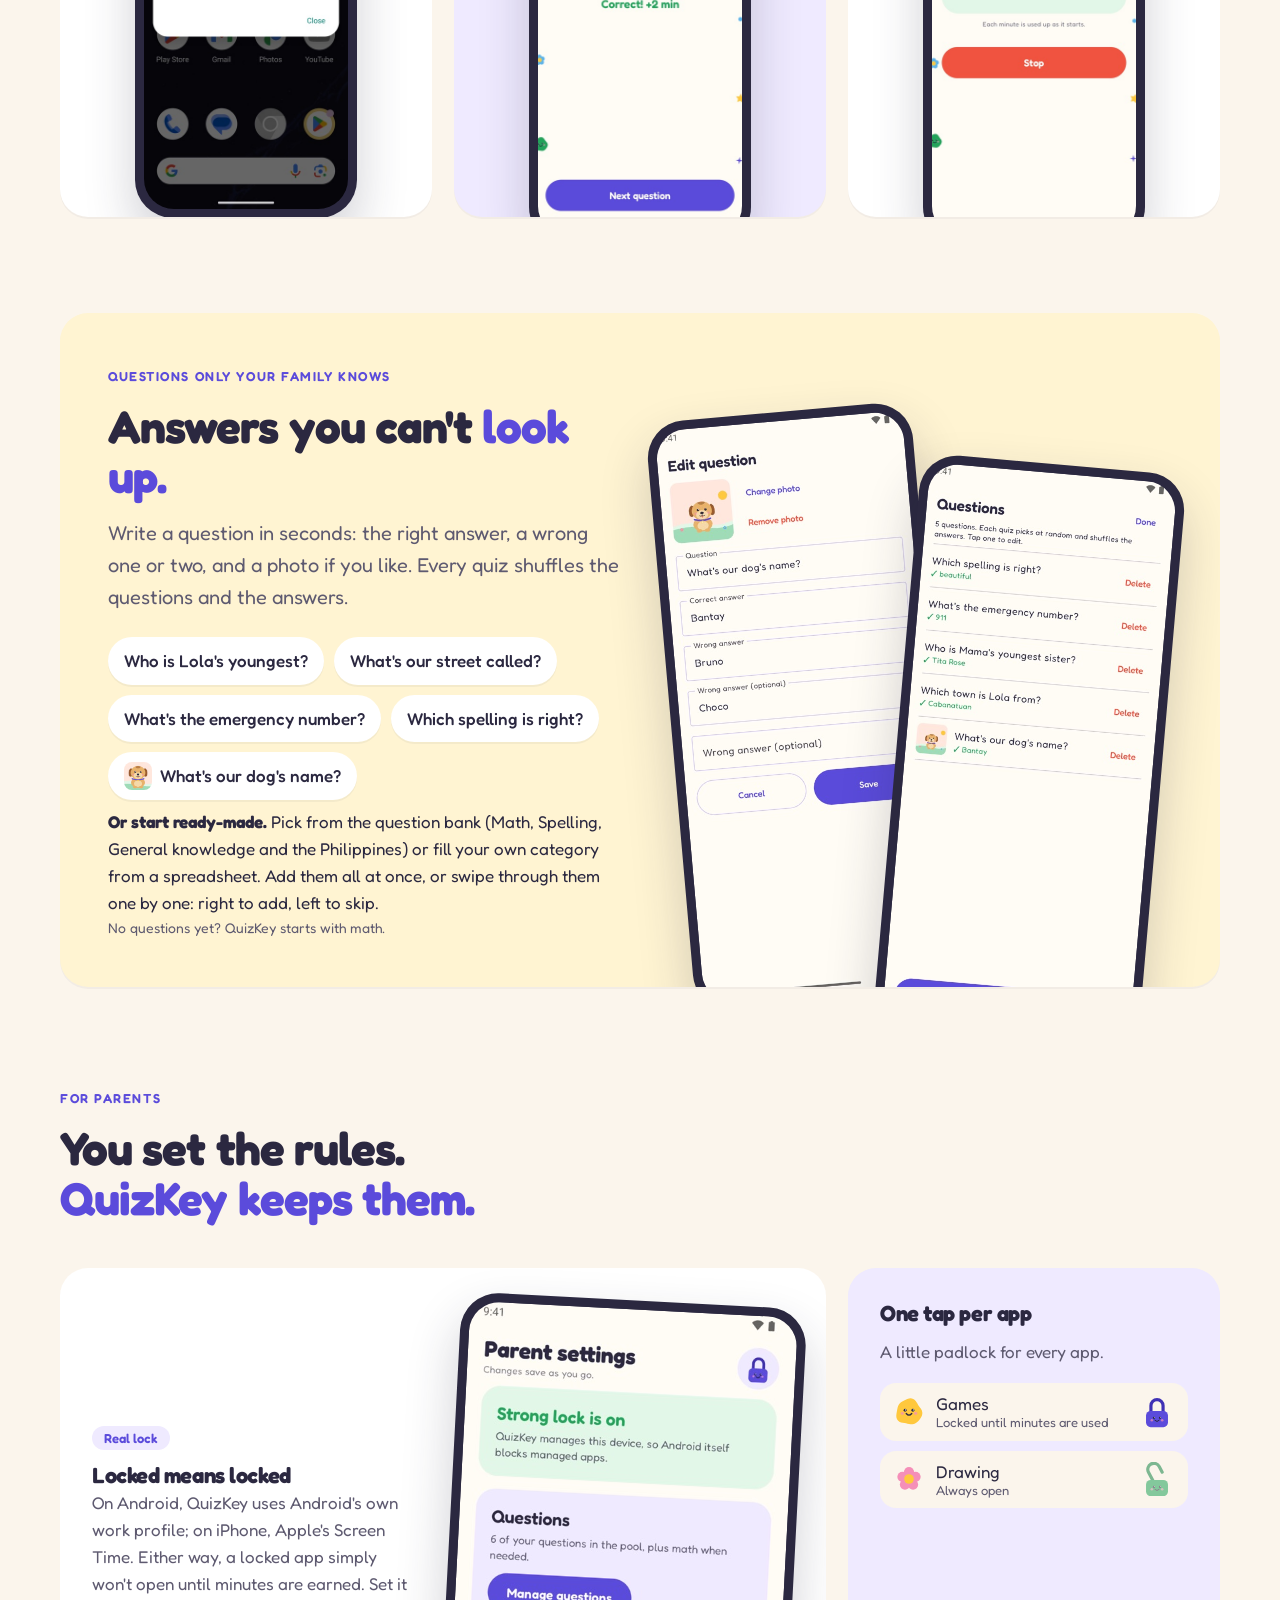
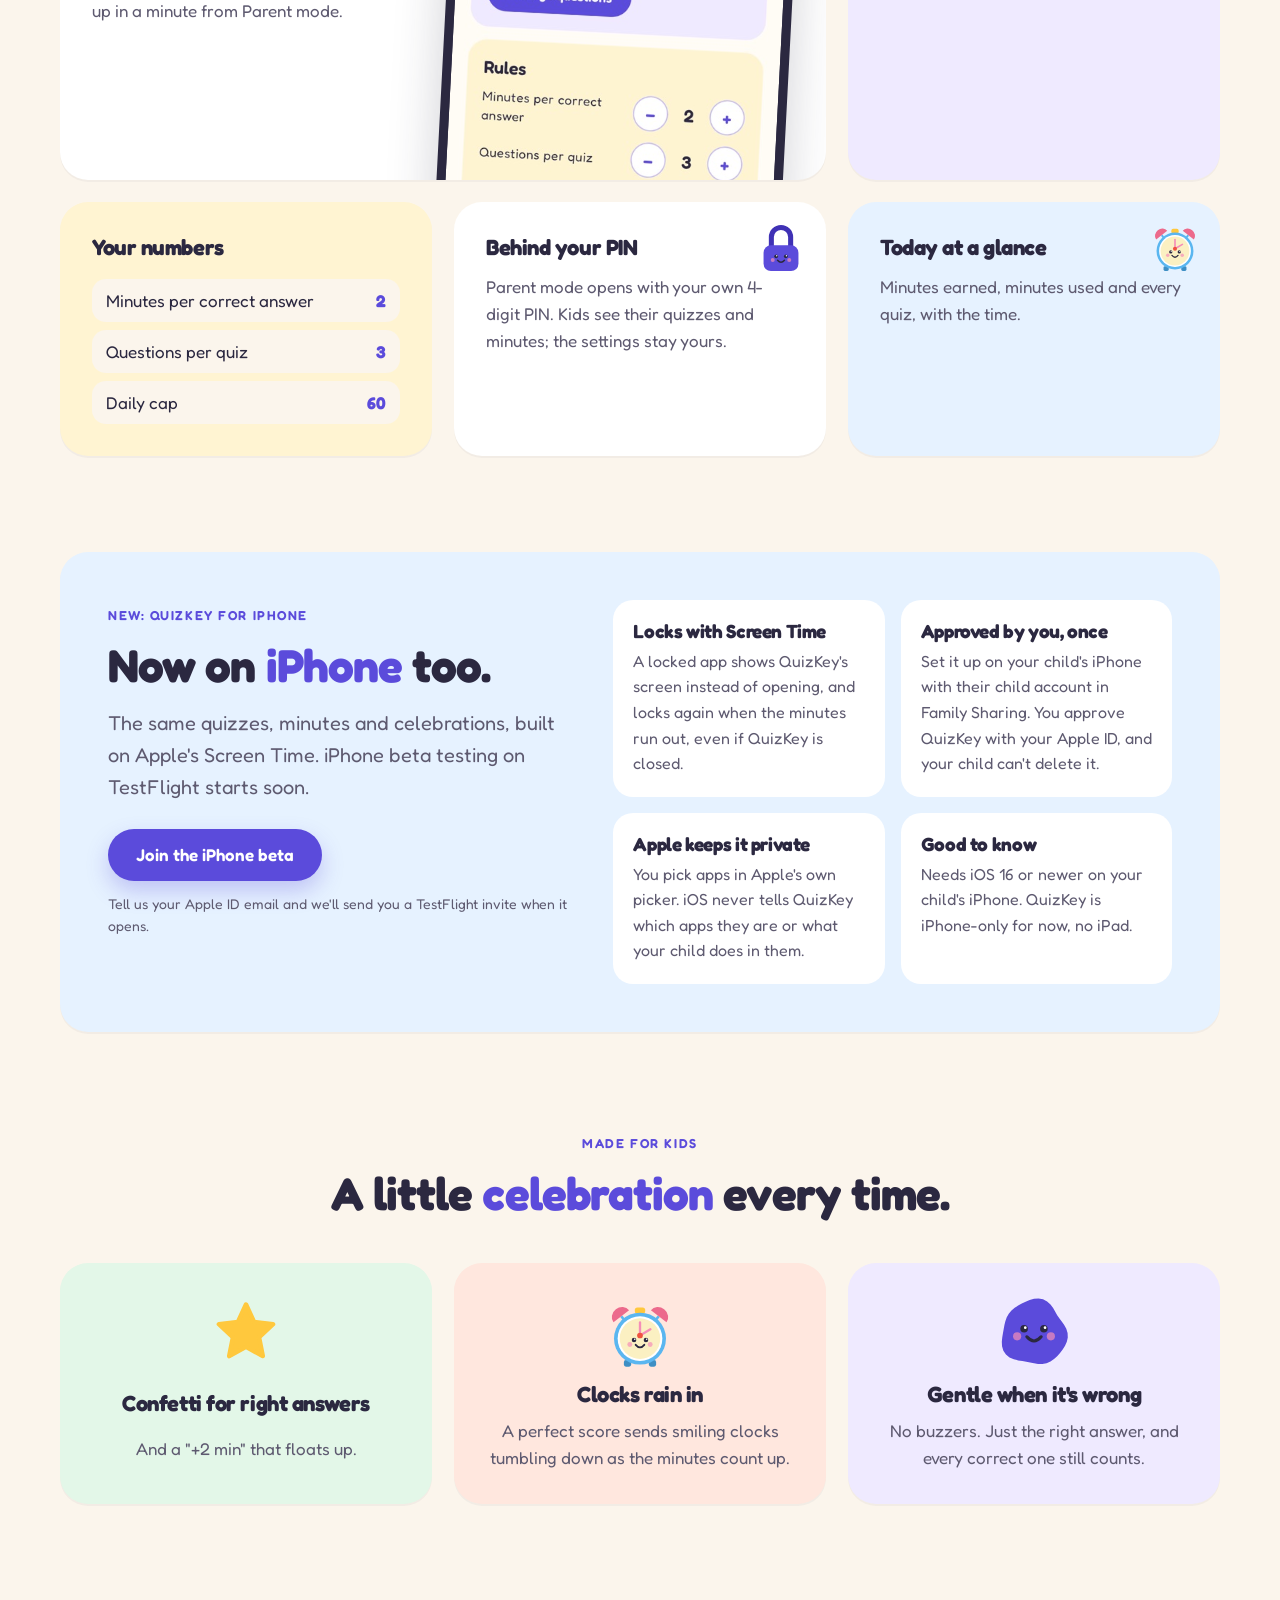
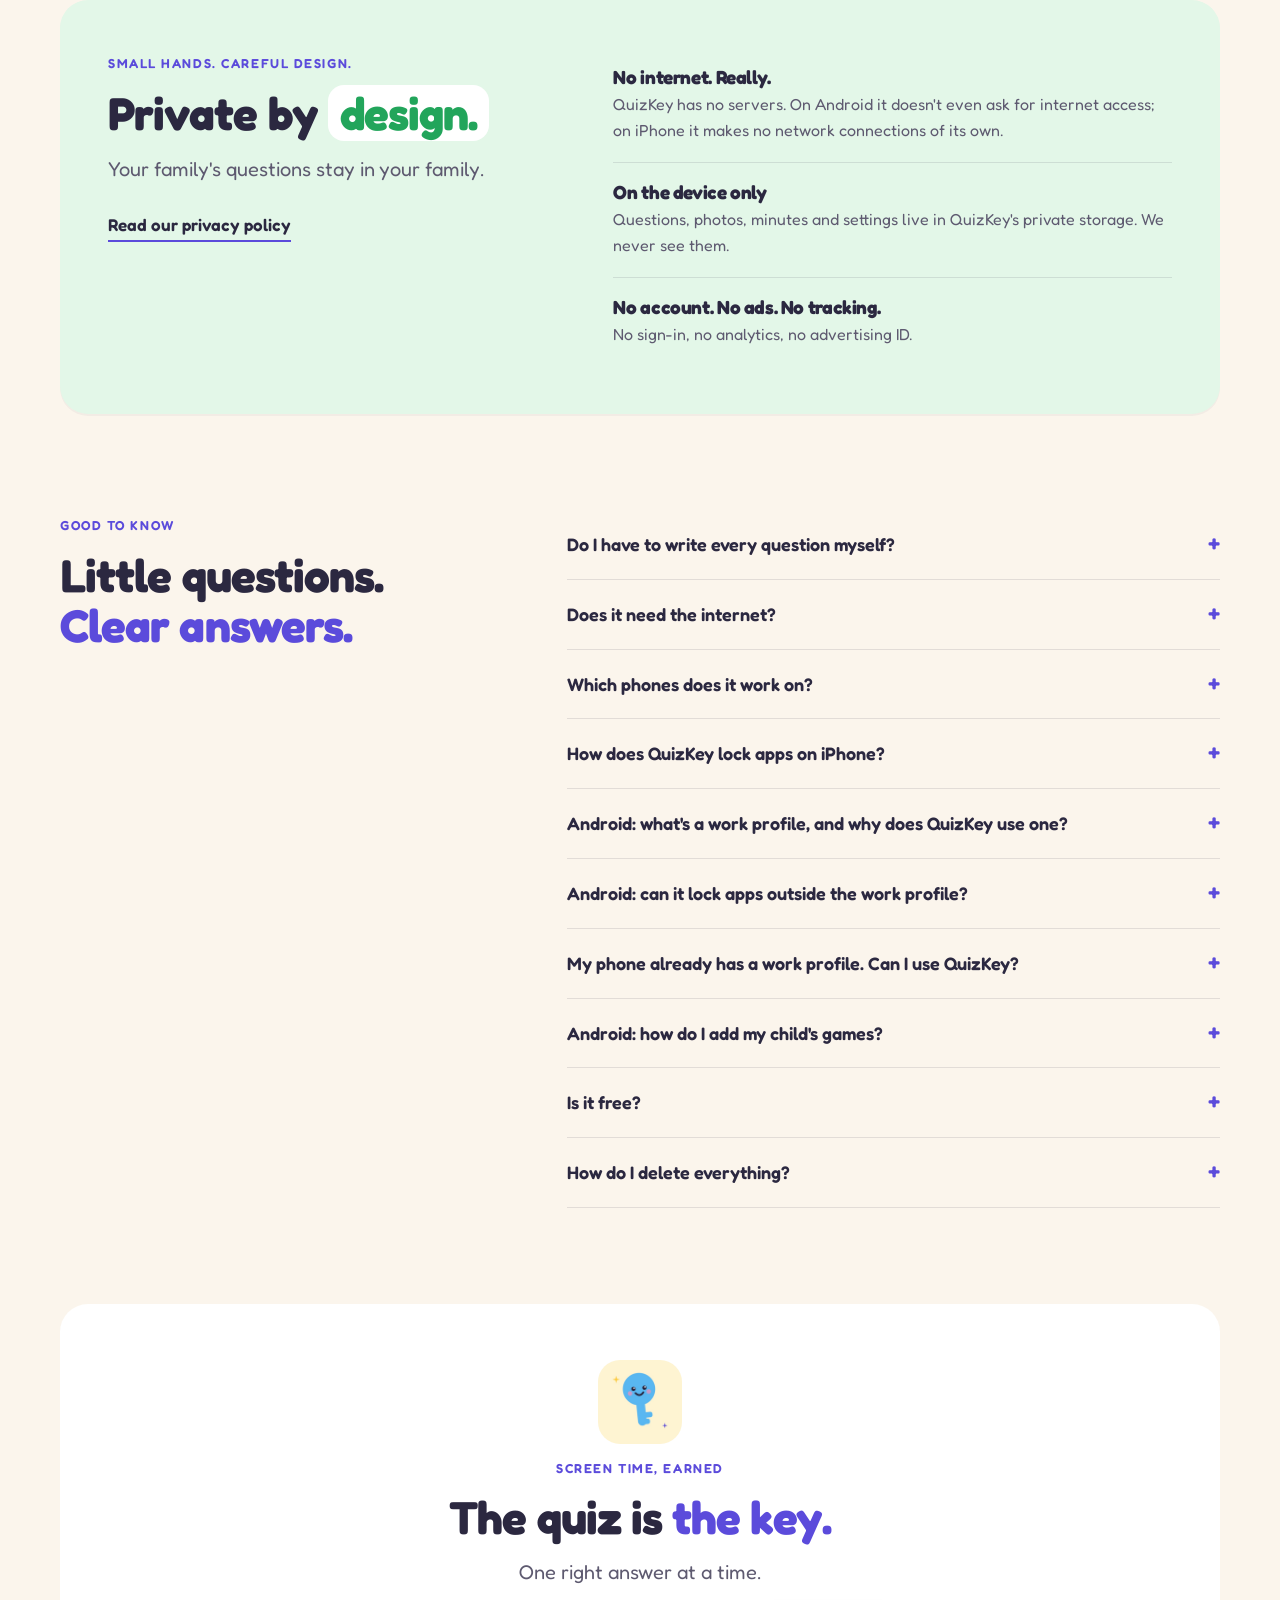
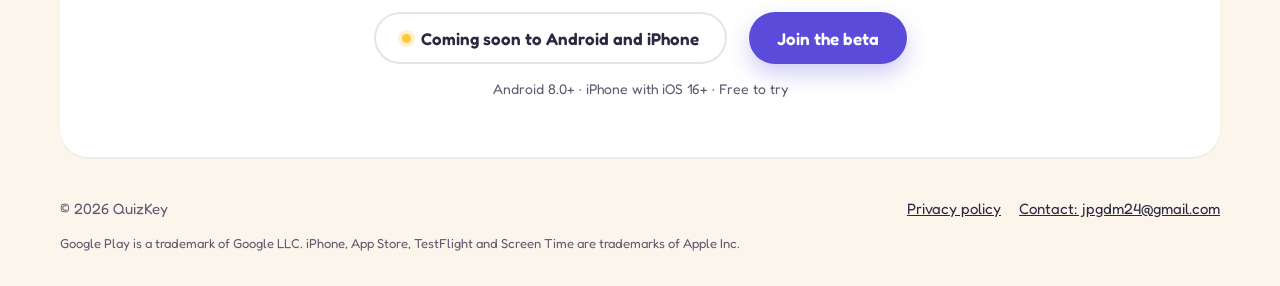
==== commit 25fdac55: "Website: the question bank, and the privacy policy for it - Landing page: ready-made questions and s" ====
--- a/index.html
+++ b/index.html
@@ -111,6 +111,7 @@
             <span class="chip">Which spelling is right?</span>
             <span class="chip photo"><img src="assets/art/bantay-thumb.jpg" alt="">What's our dog's name?</span>
           </div>
+          <p><strong>Or start ready-made.</strong> Pick from the question bank (Math, Spelling, General knowledge and the Philippines) or fill your own category from a spreadsheet. Add them all at once, or swipe through them one by one: right to add, left to skip.</p>
           <p class="small">No questions yet? QuizKey starts with math.</p>
         </div>
         <div class="phones" aria-hidden="true">
@@ -222,6 +223,7 @@
         <h2 style="margin-top:14px">Little questions.<br><span class="accent">Clear answers.</span></h2>
       </div>
       <div>
+        <details><summary>Do I have to write every question myself?</summary><p>No. The question bank has ready-made questions in Math, Spelling, General knowledge and the Philippines. You can also fill your own categories from a spreadsheet: save QuizKey's CSV template, fill it in Google Sheets, Excel or Numbers (one question per row, with the right answer and 1 to 3 wrong ones), download it as CSV and import it. Then add a whole category at once, or swipe through it one question at a time.</p></details>
         <details><summary>Does it need the internet?</summary><p>No. QuizKey works fully offline. On Android it doesn't even request internet access.</p></details>
         <details><summary>Which phones does it work on?</summary><p>Android phones running Android 8.0 or newer, and iPhones running iOS 16 or newer. iPhone beta testing on TestFlight starts soon; <a href="mailto:jpgdm24@gmail.com?subject=QuizKey%20iPhone%20beta">ask for an invite</a>.</p></details>
         <details><summary>How does QuizKey lock apps on iPhone?</summary><p>With Apple's Screen Time. The child's iPhone needs to be signed in to a child account in Family Sharing, and you approve QuizKey once with your Apple ID. Then you pick the apps to lock in Apple's own picker. iOS never tells QuizKey which apps you picked.</p></details>
